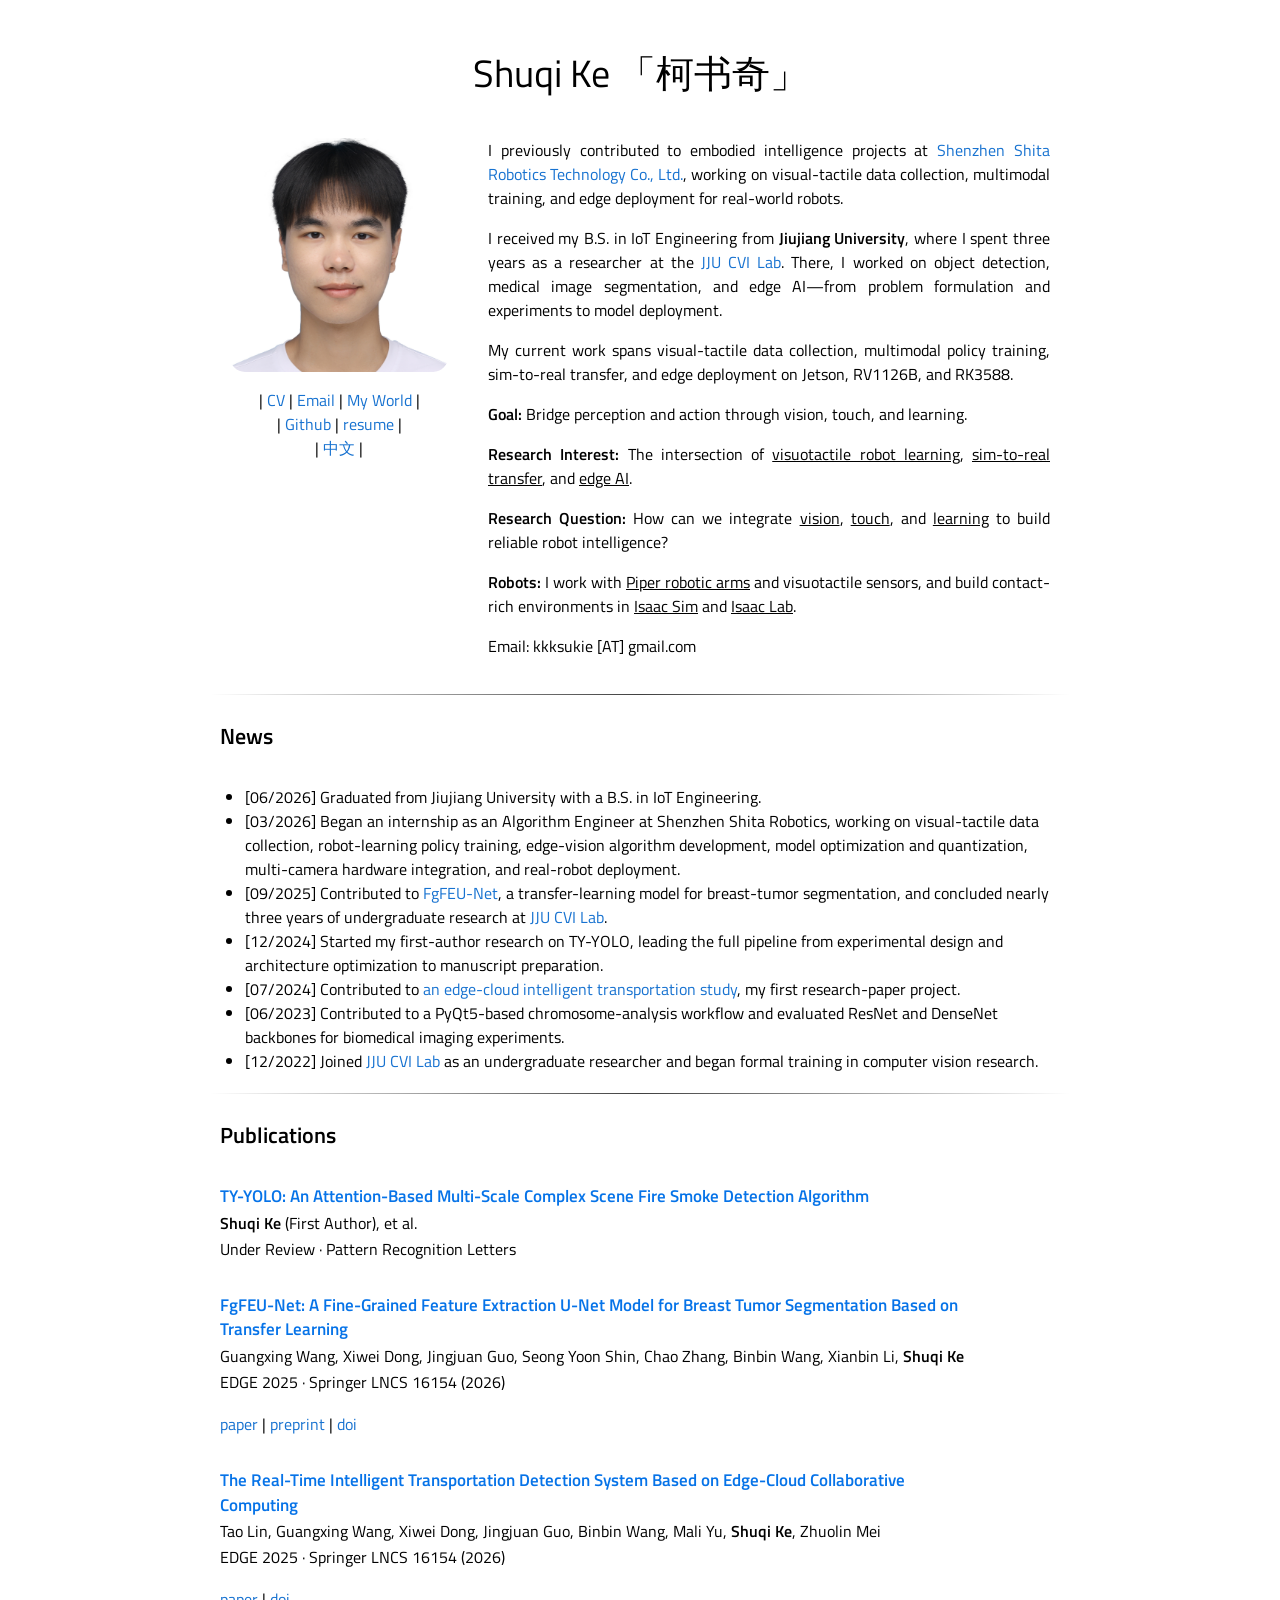
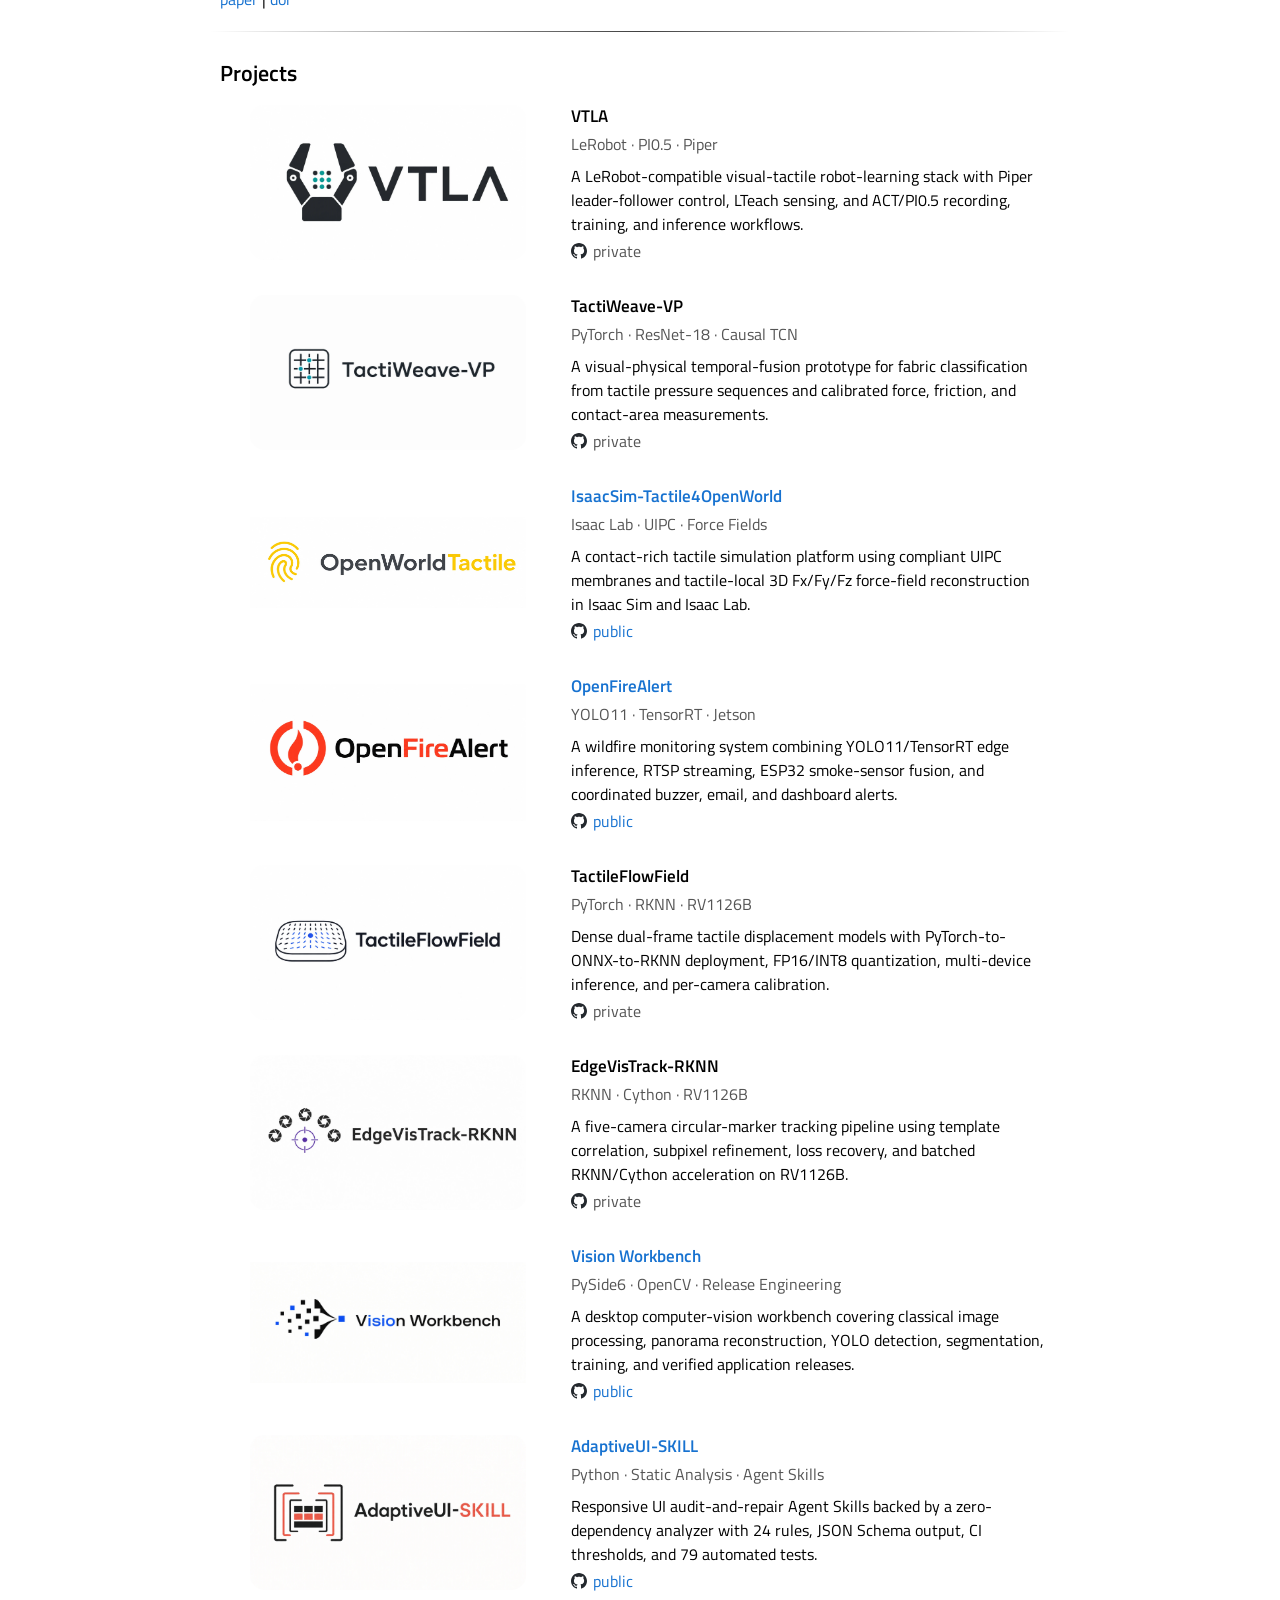
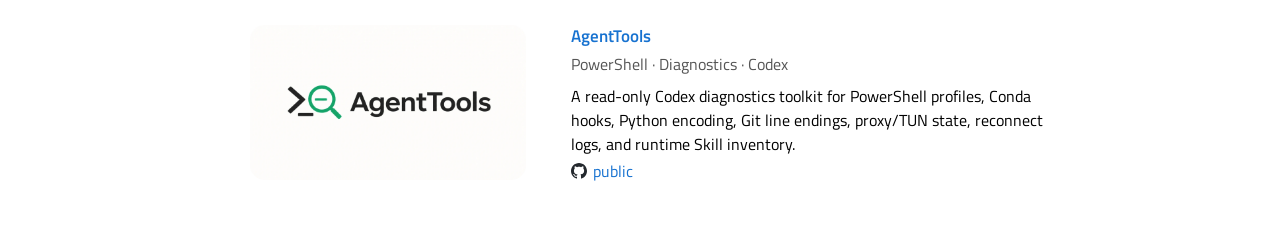
==== index.html @ f4ee5d92 "fix: align resume contact and publication details" ====
<!DOCTYPE html>
<html lang="en">
<head>
  <meta charset="UTF-8" />
  <meta name="viewport" content="width=device-width, initial-scale=1.0" />
  <meta
    name="description"
    content="Shuqi Ke — robot learning, visuotactile sensing, and edge AI."
  />
  <title>Shuqi Ke | Robot Learning &amp; Edge AI</title>
  <link rel="stylesheet" href="css/index.css" />
</head>
<body>
  <a class="skip-link" href="#profile">Skip to profile</a>

  <table class="page-shell" role="presentation">
    <tr>
      <td>
        <main id="profile">
          <h1 class="page-heading">Shuqi Ke <span lang="zh-CN">「柯书奇」</span></h1>

          <table class="profile-table" role="presentation">
            <tr>
              <td class="profile-media" valign="top">
                <img
                  class="profile-photo"
                  src="assets/avatar.jpg"
                  alt="Portrait of Shuqi Ke"
                />

                <nav class="profile-links" aria-label="Profile links">
                  |
                  <details class="cv-menu">
                    <summary>CV</summary>
                    <ul class="cv-options" aria-label="Choose CV language">
                      <li>
                        <a href="Profile-latex-ksq/output/pdf/ksq-cv.pdf" lang="en-US">en-US</a>
                      </li>
                      <li>
                        <a href="Profile-latex-ksq_cn/output/pdf/ksq-cv-cn.pdf" lang="zh-CN">简体中文</a>
                      </li>
                    </ul>
                  </details>
                  |
                  <a href="mailto:kkksukie@gmail.com">Email</a> |
                  <a href="soft.html">My World</a> |
                  <br />
                  | <a href="https://github.com/ksukie">Github</a> |
                  <a href="resume.html">resume</a> |
                  <br />
                  | <a href="index_cn.html" lang="zh-CN" data-same-tab>中文</a> |
                </nav>
              </td>

              <td class="profile-copy" valign="top">
                <p>
                  I previously contributed to embodied intelligence projects at
                  <a href="#" aria-disabled="true">Shenzhen Shita Robotics Technology Co., Ltd.</a>,
                  working on visual-tactile data collection, multimodal training,
                  and edge deployment for real-world robots.
                </p>

                <p>
                  I received my B.S. in IoT Engineering from
                  <strong>Jiujiang University</strong>,
                  where I spent three years as a researcher at the
                  <a
                    href="https://xxxy.jju.edu.cn/info/1025/1168.htm"
                    target="_blank"
                    rel="noreferrer"
                  >JJU CVI Lab</a>. There, I worked
                  on object detection, medical image segmentation, and edge AI—from
                  problem formulation and experiments to model deployment.
                </p>

                <p>
                  My current work spans visual-tactile data collection, multimodal
                  policy training, sim-to-real transfer, and edge deployment on
                  Jetson, RV1126B, and RK3588.
                </p>

                <p>
                  <strong>Goal:</strong>
                  Bridge perception and action through vision, touch, and learning.
                </p>
                <p>
                  <strong>Research Interest:</strong>
                  The intersection of <u>visuotactile robot learning</u>,
                  <u>sim-to-real transfer</u>, and <u>edge AI</u>.
                </p>
                <p>
                  <strong>Research Question:</strong>
                  How can we integrate <u>vision</u>, <u>touch</u>, and
                  <u>learning</u> to build reliable robot intelligence?
                </p>
                <p>
                  <strong>Robots:</strong>
                  I work with <u>Piper robotic arms</u> and visuotactile sensors,
                  and build contact-rich environments in
                  <u>Isaac Sim</u> and <u>Isaac Lab</u>.
                </p>

                <p class="contact">Email: kkksukie [AT] gmail.com</p>
              </td>
            </tr>
          </table>

          <hr />

          <section class="news-preview" aria-labelledby="news-title">
            <h2 id="news-title">News</h2>
            <ul class="news-list">
              <li>
                [06/2026] Graduated from Jiujiang University with a B.S. in
                IoT Engineering.
              </li>
              <li>
                [03/2026] Began an internship as an Algorithm Engineer at
                Shenzhen Shita Robotics, working on visual-tactile data
                collection, robot-learning policy training, edge-vision
                algorithm development, model optimization and quantization,
                multi-camera hardware integration, and real-robot deployment.
              </li>
              <li>
                [09/2025] Contributed to
                <a
                  href="https://link.springer.com/chapter/10.1007/978-3-032-06307-6_4"
                  target="_blank"
                  rel="noreferrer"
                >FgFEU-Net</a>, a transfer-learning model for breast-tumor
                segmentation, and concluded nearly three years of undergraduate
                research at
                <a
                  href="https://xxxy.jju.edu.cn/info/1025/1168.htm"
                  target="_blank"
                  rel="noreferrer"
                >JJU CVI Lab</a>.
              </li>
              <li>
                [12/2024] Started my first-author research on TY-YOLO, leading
                the full pipeline from experimental design and architecture
                optimization to manuscript preparation.
              </li>
              <li>
                [07/2024] Contributed to
                <a
                  href="https://link.springer.com/chapter/10.1007/978-3-032-06307-6_7"
                  target="_blank"
                  rel="noreferrer"
                >an edge-cloud intelligent transportation study</a>, my first
                research-paper project.
              </li>
              <li>
                [06/2023] Contributed to a PyQt5-based chromosome-analysis
                workflow and evaluated ResNet and DenseNet backbones for
                biomedical imaging experiments.
              </li>
              <li>
                [12/2022] Joined
                <a
                  href="https://xxxy.jju.edu.cn/info/1025/1168.htm"
                  target="_blank"
                  rel="noreferrer"
                >JJU CVI Lab</a> as an undergraduate researcher and
                began formal training in computer vision research.
              </li>
            </ul>
          </section>

          <hr />

          <section
            class="publications-section"
            aria-labelledby="publications-title"
          >
            <h2 id="publications-title">Publications</h2>

            <article class="paper-entry">
              <h3 class="paper-title">
                TY-YOLO: An Attention-Based Multi-Scale Complex Scene Fire
                Smoke Detection Algorithm
              </h3>
              <p class="paper-authors">
                <strong>Shuqi Ke</strong> (First Author), et al.
              </p>
              <p class="paper-venue">Under Review · Pattern Recognition Letters</p>
            </article>

            <article class="paper-entry">
              <h3 class="paper-title">
                <a
                  href="https://link.springer.com/chapter/10.1007/978-3-032-06307-6_4"
                  target="_blank"
                  rel="noreferrer"
                >FgFEU-Net: A Fine-Grained Feature Extraction U-Net Model for
                  Breast Tumor Segmentation Based on Transfer Learning</a>
              </h3>
              <p class="paper-authors">
                Guangxing Wang, Xiwei Dong, Jingjuan Guo, Seong Yoon Shin, Chao
                Zhang, Binbin Wang, Xianbin Li, <strong>Shuqi Ke</strong>
              </p>
              <p class="paper-venue">
                EDGE 2025 · Springer LNCS 16154 (2026)
              </p>
              <p class="paper-links">
                <a
                  href="https://link.springer.com/chapter/10.1007/978-3-032-06307-6_4"
                  target="_blank"
                  rel="noreferrer"
                >paper</a>
                |
                <a
                  href="https://www.preprints.org/manuscript/202506.1600"
                  target="_blank"
                  rel="noreferrer"
                >preprint</a>
                |
                <a
                  href="https://doi.org/10.1007/978-3-032-06307-6_4"
                  target="_blank"
                  rel="noreferrer"
                >doi</a>
              </p>
            </article>

            <article class="paper-entry">
              <h3 class="paper-title">
                <a
                  href="https://link.springer.com/chapter/10.1007/978-3-032-06307-6_7"
                  target="_blank"
                  rel="noreferrer"
                >The Real-Time Intelligent Transportation Detection System
                  Based on Edge-Cloud Collaborative Computing</a>
              </h3>
              <p class="paper-authors">
                Tao Lin, Guangxing Wang, Xiwei Dong, Jingjuan Guo, Binbin Wang,
                Mali Yu, <strong>Shuqi Ke</strong>, Zhuolin Mei
              </p>
              <p class="paper-venue">
                EDGE 2025 · Springer LNCS 16154 (2026)
              </p>
              <p class="paper-links">
                <a
                  href="https://link.springer.com/chapter/10.1007/978-3-032-06307-6_7"
                  target="_blank"
                  rel="noreferrer"
                >paper</a>
                |
                <a
                  href="https://doi.org/10.1007/978-3-032-06307-6_7"
                  target="_blank"
                  rel="noreferrer"
                >doi</a>
              </p>
            </article>
          </section>

          <hr />

          <section class="projects-section" aria-labelledby="projects-title">
            <h2 id="projects-title">Projects</h2>

            <article class="publication-entry">
              <div class="publication-media">
                <img
                  class="repo-image"
                  src="assets/index/vtla.webp"
                  alt="Visual-tactile robot-learning system illustration"
                  width="1672"
                  height="941"
                />
              </div>
              <div class="publication-copy">
                <h3 class="repo-title">VTLA</h3>
                <p class="repo-tech">LeRobot · PI0.5 · Piper</p>
                <p class="repo-description">
                  A LeRobot-compatible visual-tactile robot-learning stack with
                  Piper leader-follower control, LTeach sensing, and ACT/PI0.5
                  recording, training, and inference workflows.
                </p>
                <p class="repo-access repo-private">
                  <img
                    src="assets/vendor/github/favicon.svg"
                    alt=""
                    aria-hidden="true"
                  />
                  <span>private</span>
                </p>
              </div>
            </article>

            <article class="publication-entry">
              <div class="publication-media">
                <img
                  class="repo-image"
                  src="assets/index/tacti-weave-vp.webp"
                  alt="Tactile sensor illustration for visual-physical temporal fusion"
                  width="1600"
                  height="900"
                />
              </div>
              <div class="publication-copy">
                <h3 class="repo-title">TactiWeave-VP</h3>
                <p class="repo-tech">PyTorch · ResNet-18 · Causal TCN</p>
                <p class="repo-description">
                  A visual-physical temporal-fusion prototype for fabric
                  classification from tactile pressure sequences and calibrated
                  force, friction, and contact-area measurements.
                </p>
                <p class="repo-access repo-private">
                  <img
                    src="assets/vendor/github/favicon.svg"
                    alt=""
                    aria-hidden="true"
                  />
                  <span>private</span>
                </p>
              </div>
            </article>

            <article class="publication-entry">
              <div class="publication-media">
                <img
                  class="repo-image"
                  src="assets/index/openworld-tactile.webp"
                  alt="OpenWorldTactile logo"
                  width="2172"
                  height="724"
                />
              </div>
              <div class="publication-copy">
                <h3 class="repo-title">
                  <a
                    href="https://github.com/ksukie/IsaacSim-Tactile4OpenWorld"
                    target="_blank"
                    rel="noreferrer"
                  >IsaacSim-Tactile4OpenWorld</a>
                </h3>
                <p class="repo-tech">Isaac Lab · UIPC · Force Fields</p>
                <p class="repo-description">
                  A contact-rich tactile simulation platform using compliant
                  UIPC membranes and tactile-local 3D Fx/Fy/Fz force-field
                  reconstruction in Isaac Sim and Isaac Lab.
                </p>
                <p class="repo-access">
                  <a
                    href="https://github.com/ksukie/IsaacSim-Tactile4OpenWorld"
                    target="_blank"
                    rel="noreferrer"
                  >
                    <img
                      src="assets/vendor/github/favicon.svg"
                      alt=""
                      aria-hidden="true"
                    />
                    <span>public</span>
                  </a>
                </p>
              </div>
            </article>

            <article class="publication-entry">
              <div class="publication-media">
                <img
                  class="repo-image"
                  src="assets/index/openfirealert.webp"
                  alt="OpenFireAlert logo"
                  width="1783"
                  height="882"
                />
              </div>
              <div class="publication-copy">
                <h3 class="repo-title">
                  <a
                    href="https://github.com/ksukie/OpenFireAlert"
                    target="_blank"
                    rel="noreferrer"
                  >OpenFireAlert</a>
                </h3>
                <p class="repo-tech">YOLO11 · TensorRT · Jetson</p>
                <p class="repo-description">
                  A wildfire monitoring system combining YOLO11/TensorRT edge
                  inference, RTSP streaming, ESP32 smoke-sensor fusion, and
                  coordinated buzzer, email, and dashboard alerts.
                </p>
                <p class="repo-access">
                  <a
                    href="https://github.com/ksukie/OpenFireAlert"
                    target="_blank"
                    rel="noreferrer"
                  >
                    <img
                      src="assets/vendor/github/favicon.svg"
                      alt=""
                      aria-hidden="true"
                    />
                    <span>public</span>
                  </a>
                </p>
              </div>
            </article>

            <article class="publication-entry">
              <div class="publication-media">
                <img
                  class="repo-image"
                  src="assets/index/tactile-flow-field.webp"
                  alt="Tactile displacement-field learning illustration"
                  width="1672"
                  height="941"
                />
              </div>
              <div class="publication-copy">
                <h3 class="repo-title">TactileFlowField</h3>
                <p class="repo-tech">PyTorch · RKNN · RV1126B</p>
                <p class="repo-description">
                  Dense dual-frame tactile displacement models with
                  PyTorch-to-ONNX-to-RKNN deployment, FP16/INT8 quantization,
                  multi-device inference, and per-camera calibration.
                </p>
                <p class="repo-access repo-private">
                  <img
                    src="assets/vendor/github/favicon.svg"
                    alt=""
                    aria-hidden="true"
                  />
                  <span>private</span>
                </p>
              </div>
            </article>

            <article class="publication-entry">
              <div class="publication-media">
                <img
                  class="repo-image"
                  src="assets/index/edge-vis-track-rknn.webp"
                  alt="Five-camera edge tracking system illustration"
                  width="1672"
                  height="941"
                />
              </div>
              <div class="publication-copy">
                <h3 class="repo-title">EdgeVisTrack-RKNN</h3>
                <p class="repo-tech">RKNN · Cython · RV1126B</p>
                <p class="repo-description">
                  A five-camera circular-marker tracking pipeline using template
                  correlation, subpixel refinement, loss recovery, and batched
                  RKNN/Cython acceleration on RV1126B.
                </p>
                <p class="repo-access repo-private">
                  <img
                    src="assets/vendor/github/favicon.svg"
                    alt=""
                    aria-hidden="true"
                  />
                  <span>private</span>
                </p>
              </div>
            </article>

            <article class="publication-entry">
              <div class="publication-media">
                <img
                  class="repo-image"
                  src="assets/index/vision-workbench.webp"
                  alt="Vision Workbench logo"
                  width="1520"
                  height="665"
                />
              </div>
              <div class="publication-copy">
                <h3 class="repo-title">
                  <a
                    href="https://github.com/ksukie/Vision-WorkBench"
                    target="_blank"
                    rel="noreferrer"
                  >Vision Workbench</a>
                </h3>
                <p class="repo-tech">PySide6 · OpenCV · Release Engineering</p>
                <p class="repo-description">
                  A desktop computer-vision workbench covering classical image
                  processing, panorama reconstruction, YOLO detection,
                  segmentation, training, and verified application releases.
                </p>
                <p class="repo-access">
                  <a
                    href="https://github.com/ksukie/Vision-WorkBench"
                    target="_blank"
                    rel="noreferrer"
                  >
                    <img
                      src="assets/vendor/github/favicon.svg"
                      alt=""
                      aria-hidden="true"
                    />
                    <span>public</span>
                  </a>
                </p>
              </div>
            </article>

            <article class="publication-entry">
              <div class="publication-media">
                <img
                  class="repo-image"
                  src="assets/index/adaptive-ui-skill.webp"
                  alt="Responsive interface audit and repair illustration"
                  width="1672"
                  height="941"
                />
              </div>
              <div class="publication-copy">
                <h3 class="repo-title">
                  <a
                    href="https://github.com/ksukie/AdaptiveUI-SKILL"
                    target="_blank"
                    rel="noreferrer"
                  >AdaptiveUI-SKILL</a>
                </h3>
                <p class="repo-tech">Python · Static Analysis · Agent Skills</p>
                <p class="repo-description">
                  Responsive UI audit-and-repair Agent Skills backed by a
                  zero-dependency analyzer with 24 rules, JSON Schema output, CI
                  thresholds, and 79 automated tests.
                </p>
                <p class="repo-access">
                  <a
                    href="https://github.com/ksukie/AdaptiveUI-SKILL"
                    target="_blank"
                    rel="noreferrer"
                  >
                    <img
                      src="assets/vendor/github/favicon.svg"
                      alt=""
                      aria-hidden="true"
                    />
                    <span>public</span>
                  </a>
                </p>
              </div>
            </article>

            <article class="publication-entry">
              <div class="publication-media">
                <img
                  class="repo-image"
                  src="assets/index/agent-tools.webp"
                  alt="Cross-platform diagnostics toolkit illustration"
                  width="1672"
                  height="941"
                />
              </div>
              <div class="publication-copy">
                <h3 class="repo-title">
                  <a
                    href="https://github.com/ksukie/AgentTools"
                    target="_blank"
                    rel="noreferrer"
                  >AgentTools</a>
                </h3>
                <p class="repo-tech">PowerShell · Diagnostics · Codex</p>
                <p class="repo-description">
                  A read-only Codex diagnostics toolkit for PowerShell profiles,
                  Conda hooks, Python encoding, Git line endings, proxy/TUN
                  state, reconnect logs, and runtime Skill inventory.
                </p>
                <p class="repo-access">
                  <a
                    href="https://github.com/ksukie/AgentTools"
                    target="_blank"
                    rel="noreferrer"
                  >
                    <img
                      src="assets/vendor/github/favicon.svg"
                      alt=""
                      aria-hidden="true"
                    />
                    <span>public</span>
                  </a>
                </p>
              </div>
            </article>
          </section>
        </main>
      </td>
    </tr>
  </table>

  <script src="js/index.js"></script>
</body>
</html>
---- css/index.css ----
@font-face {
  font-family: "Titillium Web";
  font-style: normal;
  font-weight: 300;
  font-display: swap;
  src: url("../assets/vendor/titillium-web/titillium-web-300.woff2") format("woff2");
}

@font-face {
  font-family: "Titillium Web";
  font-style: normal;
  font-weight: 400;
  font-display: swap;
  src: url("../assets/vendor/titillium-web/titillium-web-400.woff2") format("woff2");
}

@font-face {
  font-family: "Titillium Web";
  font-style: normal;
  font-weight: 600;
  font-display: swap;
  src: url("../assets/vendor/titillium-web/titillium-web-600.woff2") format("woff2");
}

@font-face {
  font-family: "Titillium Web";
  font-style: italic;
  font-weight: 400;
  font-display: swap;
  src: url("../assets/vendor/titillium-web/titillium-web-400-italic.woff2") format("woff2");
}

@font-face {
  font-family: "Titillium Web";
  font-style: italic;
  font-weight: 600;
  font-display: swap;
  src: url("../assets/vendor/titillium-web/titillium-web-600-italic.woff2") format("woff2");
}

a {
  color: #1772d0;
  text-decoration: none;
}

a:focus,
a:hover {
  color: #f09228;
}

body,
td,
th {
  font-family: "Titillium Web", Verdana, Helvetica, sans-serif;
  font-size: 16px;
  font-weight: 400;
}

strong {
  font-size: 16px;
  font-weight: 600;
}

hr {
  height: 1px;
  margin: 0;
  border: 0;
  background-image: linear-gradient(
    to right,
    rgb(0 0 0 / 0%),
    rgb(0 0 0 / 75%),
    rgb(0 0 0 / 0%)
  );
}

.skip-link {
  position: fixed;
  z-index: 10;
  top: 8px;
  left: 8px;
  padding: 6px 10px;
  background: #111;
  color: #fff;
  transform: translateY(-150%);
}

.skip-link:focus {
  color: #fff;
  transform: translateY(0);
}

.page-shell,
.profile-table {
  width: 100%;
  border: 0;
  border-spacing: 0;
}

.page-shell {
  width: 900px;
  max-width: 100%;
  margin: 0 auto;
}

.page-shell > tbody > tr > td {
  padding: 20px;
}

.page-heading {
  margin: 16px 0;
  font-size: 38px;
  font-weight: 400;
  line-height: normal;
  text-align: center;
}

.page-heading span {
  white-space: nowrap;
}

.profile-table td {
  padding: 20px;
}

.profile-media {
  width: 30%;
}

.profile-copy {
  width: 70%;
  text-align: justify;
}

.profile-photo {
  display: block;
  width: 100%;
  aspect-ratio: 2042 / 2189;
  border-radius: 15px;
  object-fit: cover;
  object-position: center 28%;
}

.profile-links {
  margin: 16px 0 0;
  text-align: center;
}

.cv-menu {
  position: relative;
  display: inline-block;
  text-align: left;
  vertical-align: baseline;
}

.cv-menu summary {
  color: #1772d0;
  cursor: pointer;
  list-style: none;
}

.cv-menu summary::-webkit-details-marker {
  display: none;
}

.cv-menu summary::marker {
  content: "";
}

.cv-menu summary:focus,
.cv-menu summary:hover,
.cv-menu[open] summary {
  color: #f09228;
}

.cv-options {
  position: absolute;
  z-index: 2;
  top: calc(100% + 4px);
  left: 50%;
  min-width: 6.5rem;
  margin: 0;
  padding: 4px 0;
  list-style: none;
  background: #fff;
  border: 1px solid #d3d3d3;
  border-radius: 4px;
  box-shadow: 0 2px 8px rgb(0 0 0 / 15%);
  transform: translateX(-50%);
}

.cv-options a {
  display: block;
  padding: 4px 10px;
  white-space: nowrap;
}

.profile-copy p {
  margin: 0 0 16px;
}

.profile-copy .contact {
  margin-bottom: 16px;
}

.news-preview {
  padding: 24px 10px 20px;
}

.news-preview h2,
.publications-section h2,
.projects-section h2 {
  margin: 0;
  font-size: 22px;
  font-weight: 600;
}

.news-list {
  margin: 32px 0 0;
  padding-left: 25px;
}

.publications-section {
  padding: 24px 10px 20px;
}

.paper-entry {
  max-width: 760px;
  margin-top: 32px;
}

.paper-title {
  margin: 0;
  color: #0673e8;
  font-size: 17px;
  font-weight: 600;
  line-height: 1.45;
}

.paper-title a {
  color: inherit;
}

.paper-authors,
.paper-venue {
  margin: 2px 0 0;
}

.paper-links {
  margin: 18px 0 0;
}

.projects-section {
  padding: 24px 10px 10px;
}

.publication-entry {
  display: grid;
  grid-template-columns: 40% 60%;
}

.publication-media,
.publication-copy {
  min-width: 0;
  padding: 15px;
}

.repo-placeholder,
.repo-image {
  display: block;
  width: 90%;
  aspect-ratio: 16 / 9;
  margin: 0 auto;
  border-radius: 15px;
}

.repo-image {
  height: auto;
  object-fit: contain;
}

.repo-title {
  margin: 0;
  font-size: 17px;
  font-weight: 600;
  line-height: 1.35;
}

.repo-tech {
  margin: 4px 0 8px;
  color: #555;
}

.repo-description {
  margin: 0;
}

.repo-access {
  display: inline-flex;
  align-items: center;
  gap: 6px;
  width: max-content;
  margin: 7px 0 3px;
  line-height: 1;
}

.repo-access a {
  display: inline-flex;
  align-items: center;
  gap: 6px;
  line-height: 1;
}

.repo-access img {
  display: block;
  flex: 0 0 16px;
  width: 16px;
  height: 16px;
}

.repo-private {
  color: #555;
}

@media (max-width: 700px) {
  .page-shell > tbody > tr > td {
    padding: 12px;
  }

  .page-heading {
    font-size: 32px;
  }

  .profile-table,
  .profile-table tbody,
  .profile-table tr,
  .profile-table td {
    display: block;
    width: 100%;
  }

  .profile-media {
    max-width: 280px;
    margin: 0 auto;
  }

  .profile-copy {
    text-align: left;
  }

  .publication-entry {
    display: block;
  }

  .repo-placeholder,
  .repo-image {
    width: 100%;
  }

  .publication-copy {
    padding-top: 0;
  }
}
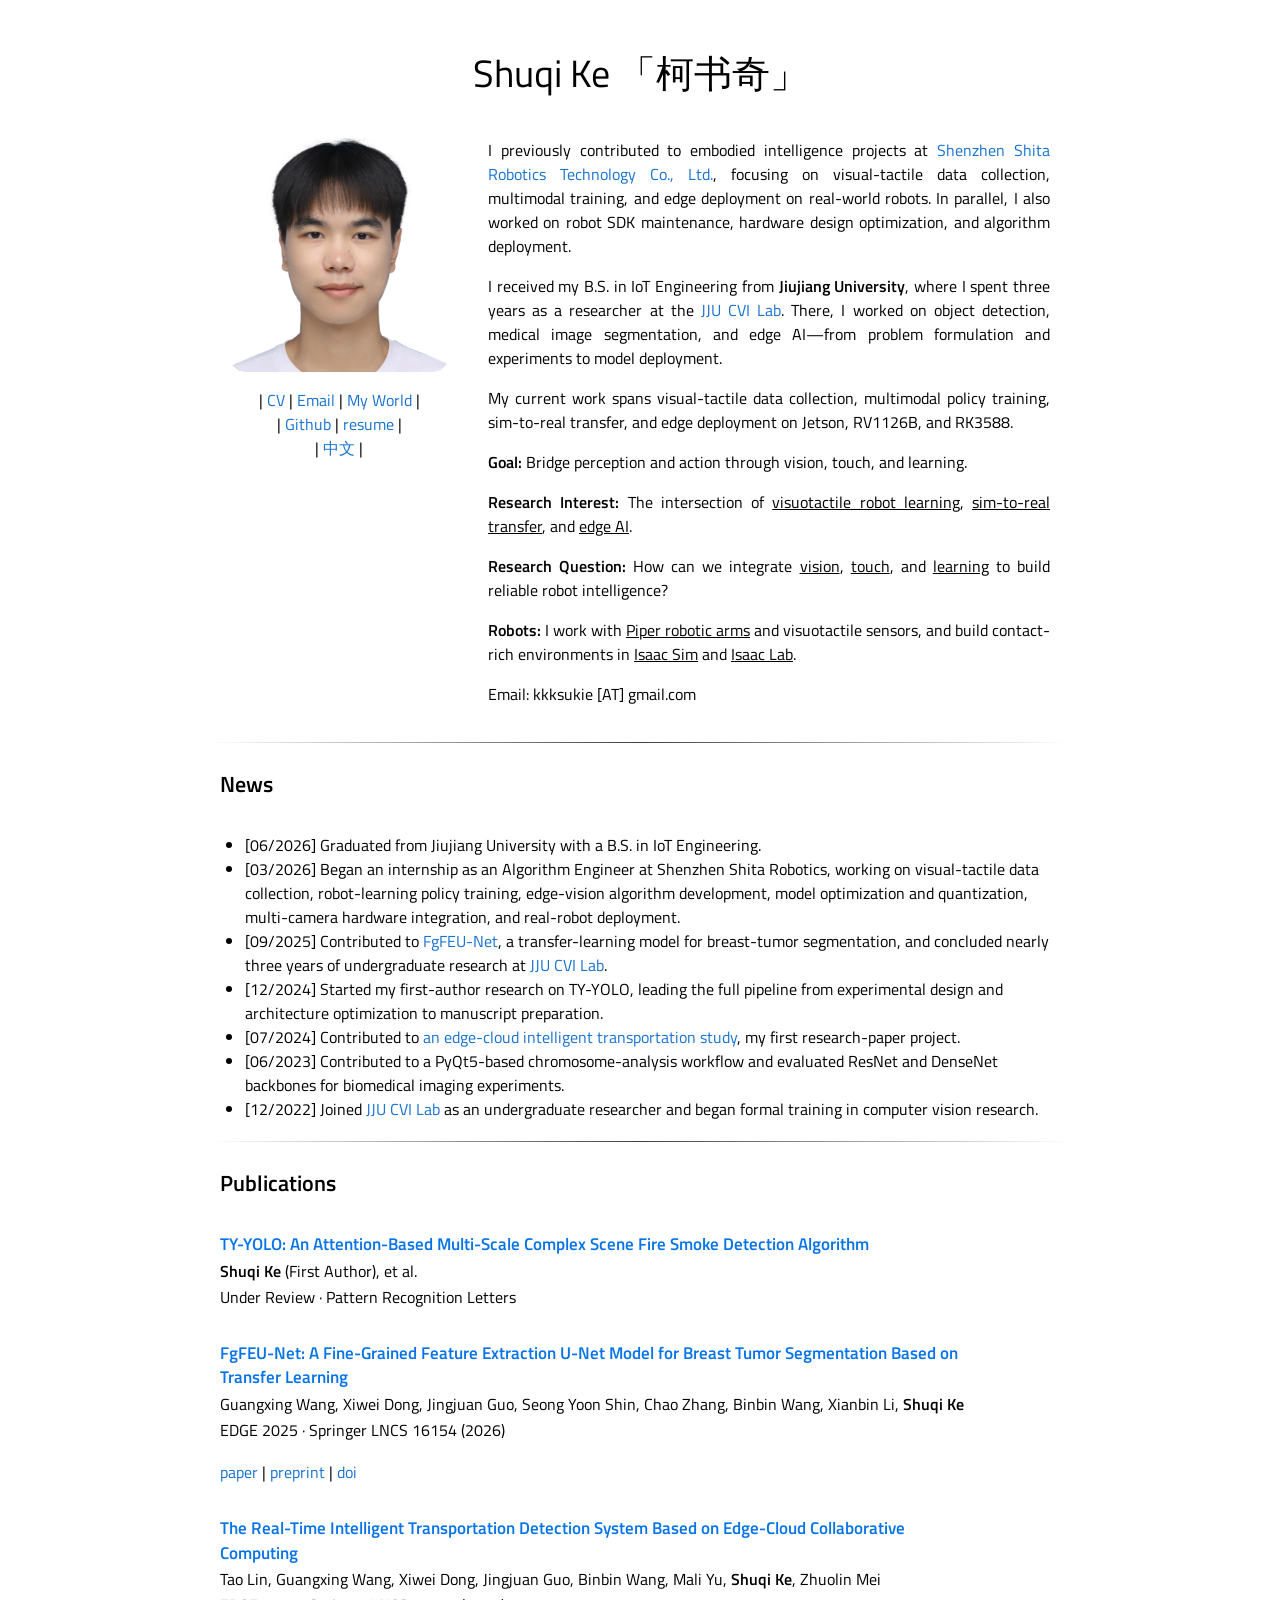
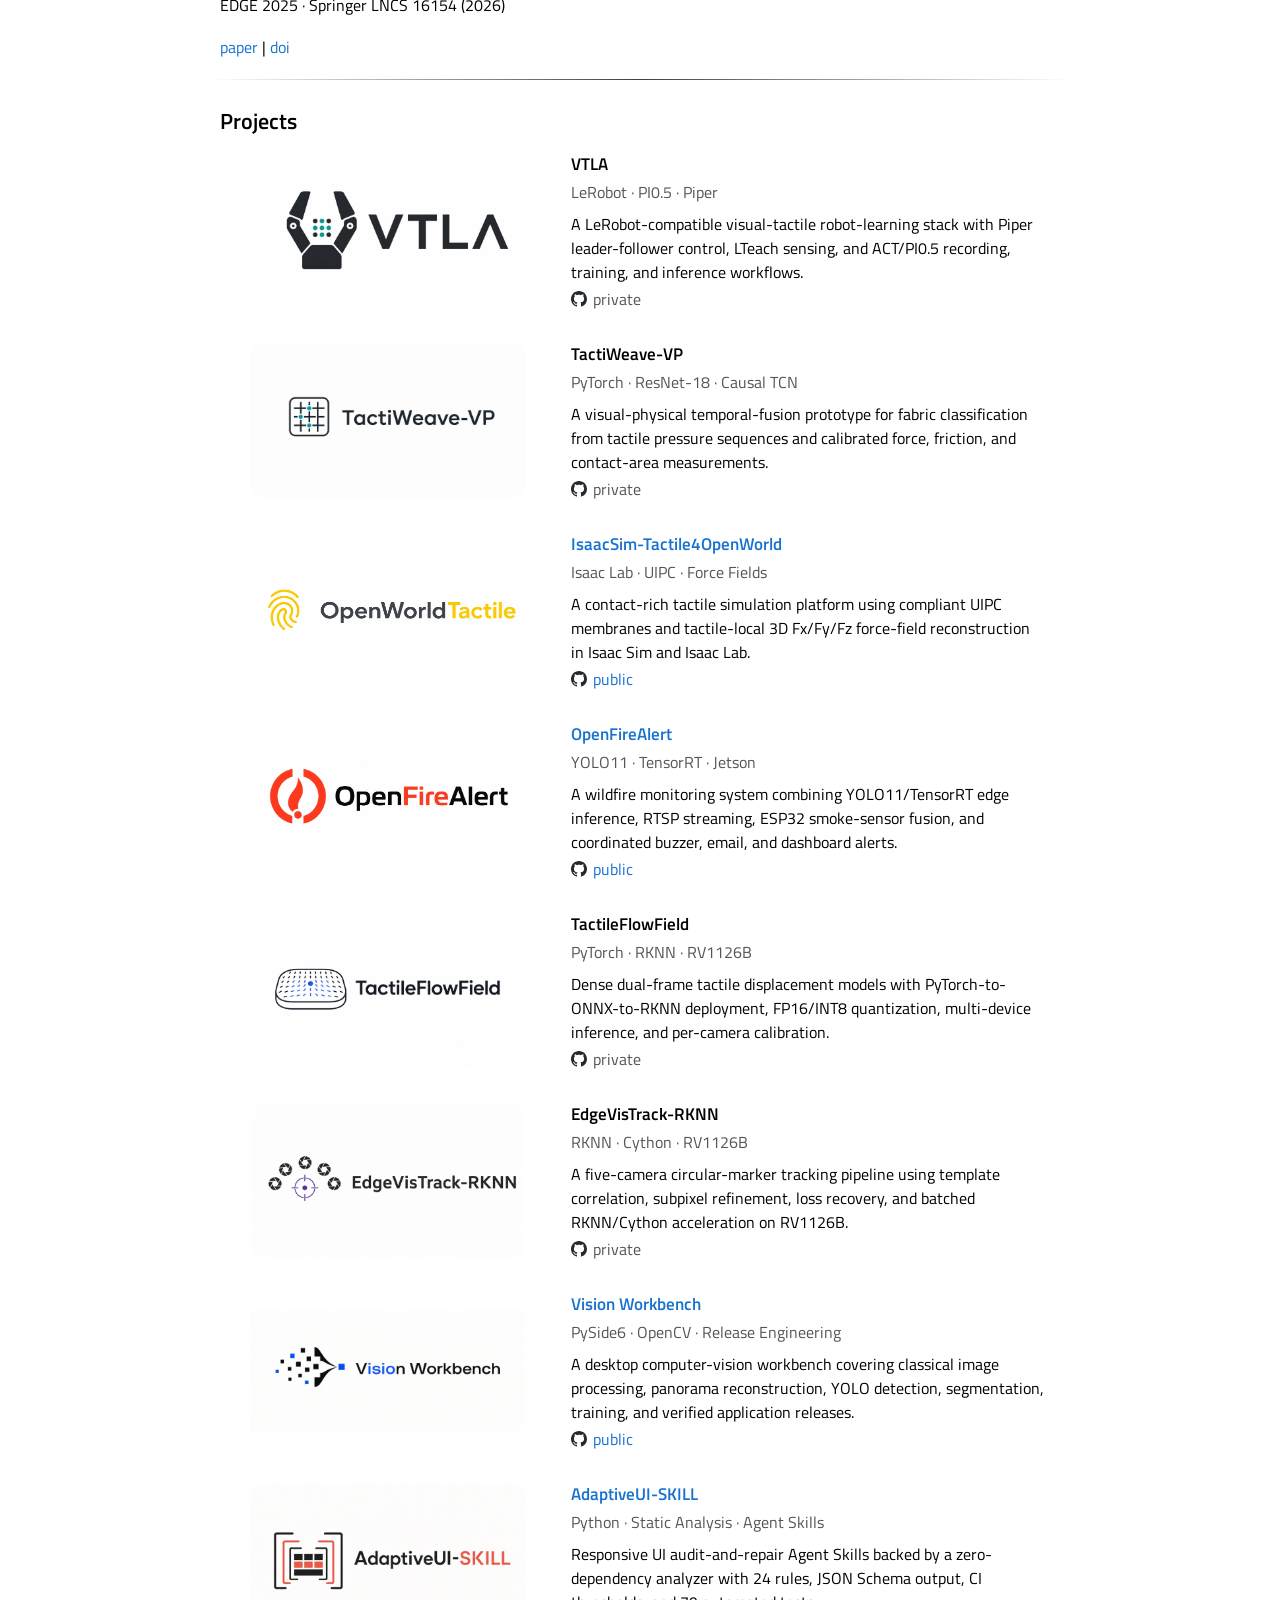
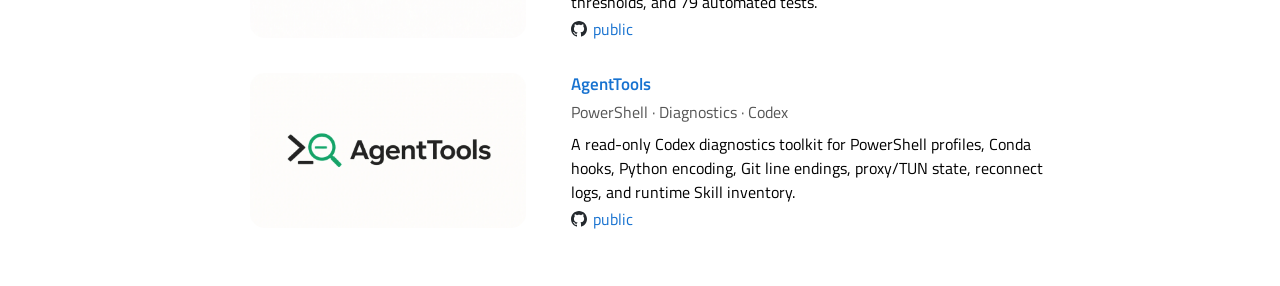
==== commit 7b9087af: "fix: clarify parallel robotics work" ====
--- a/index.html
+++ b/index.html
@@ -56,8 +56,10 @@
                 <p>
                   I previously contributed to embodied intelligence projects at
                   <a href="#" aria-disabled="true">Shenzhen Shita Robotics Technology Co., Ltd.</a>,
-                  working on visual-tactile data collection, multimodal training,
-                  and edge deployment for real-world robots.
+                  focusing on visual-tactile data collection, multimodal training,
+                  and edge deployment on real-world robots. In parallel, I also
+                  worked on robot SDK maintenance, hardware design optimization,
+                  and algorithm deployment.
                 </p>
 
                 <p>
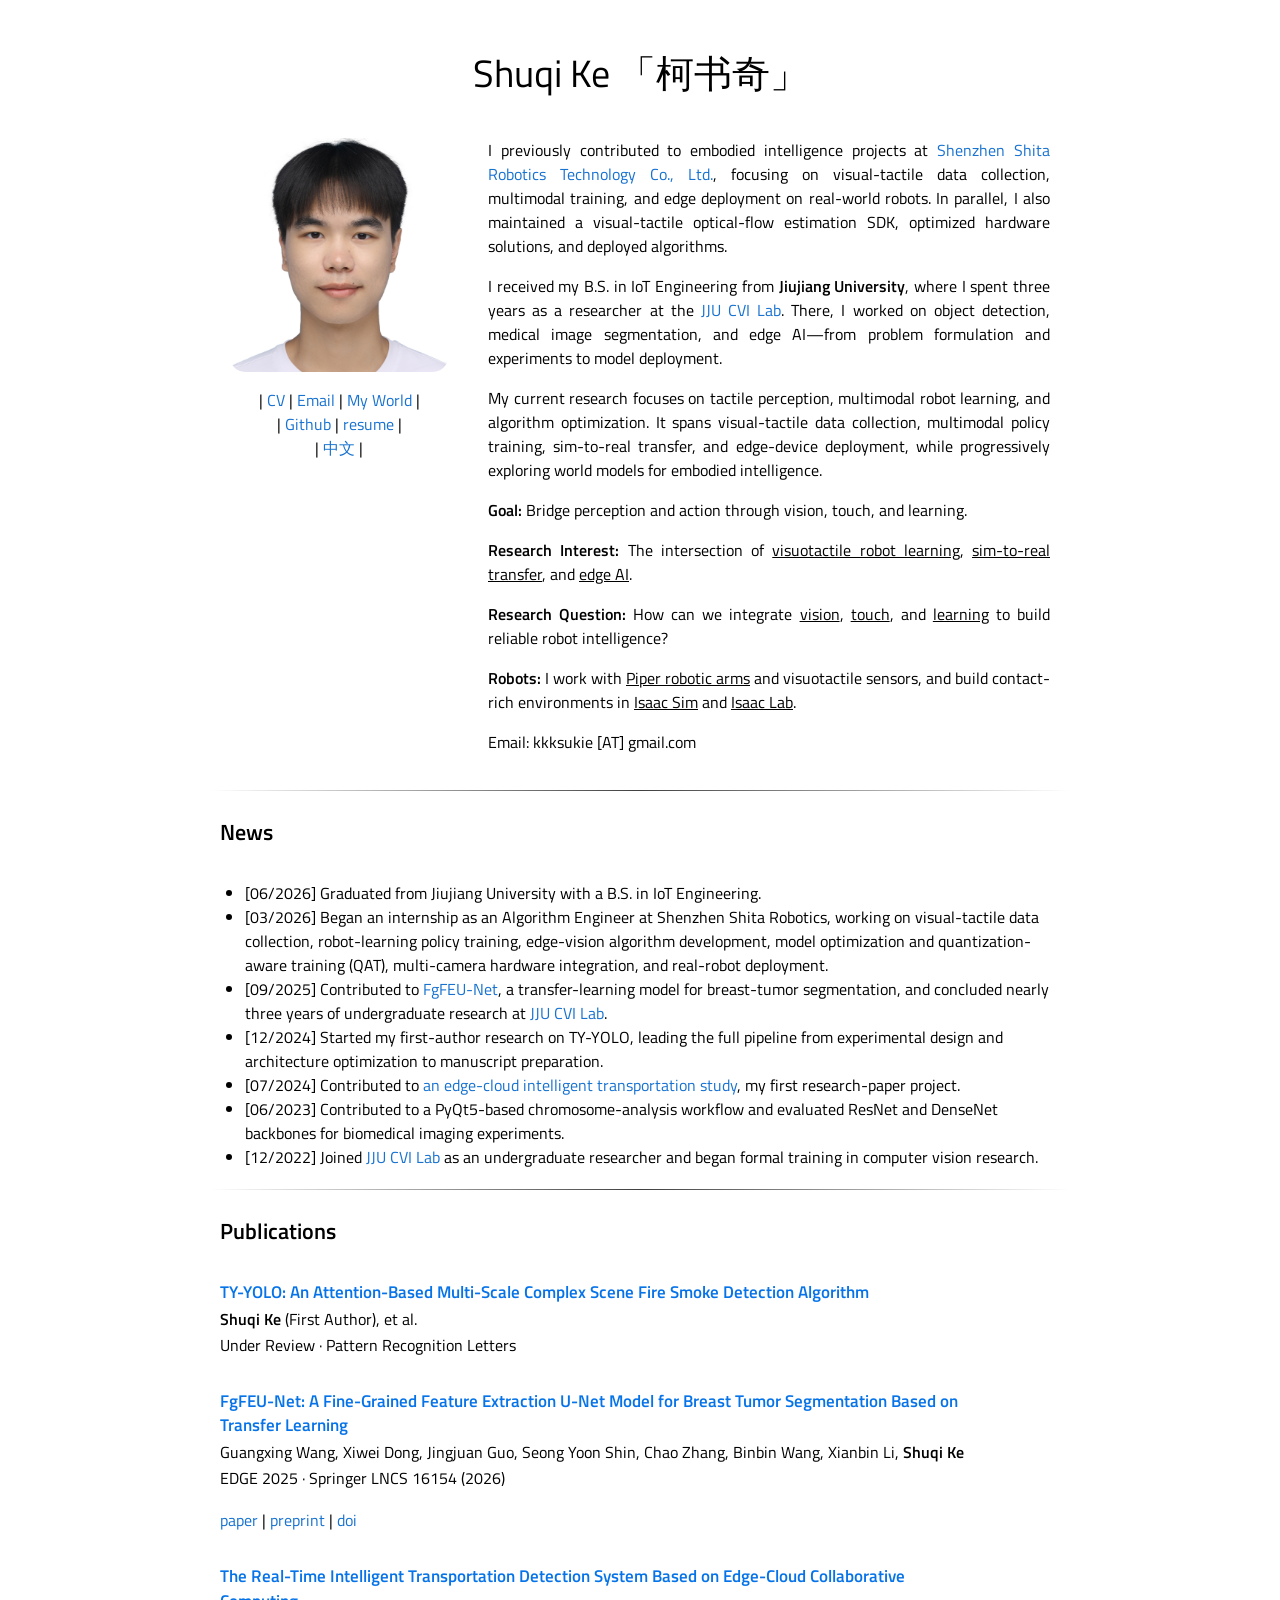
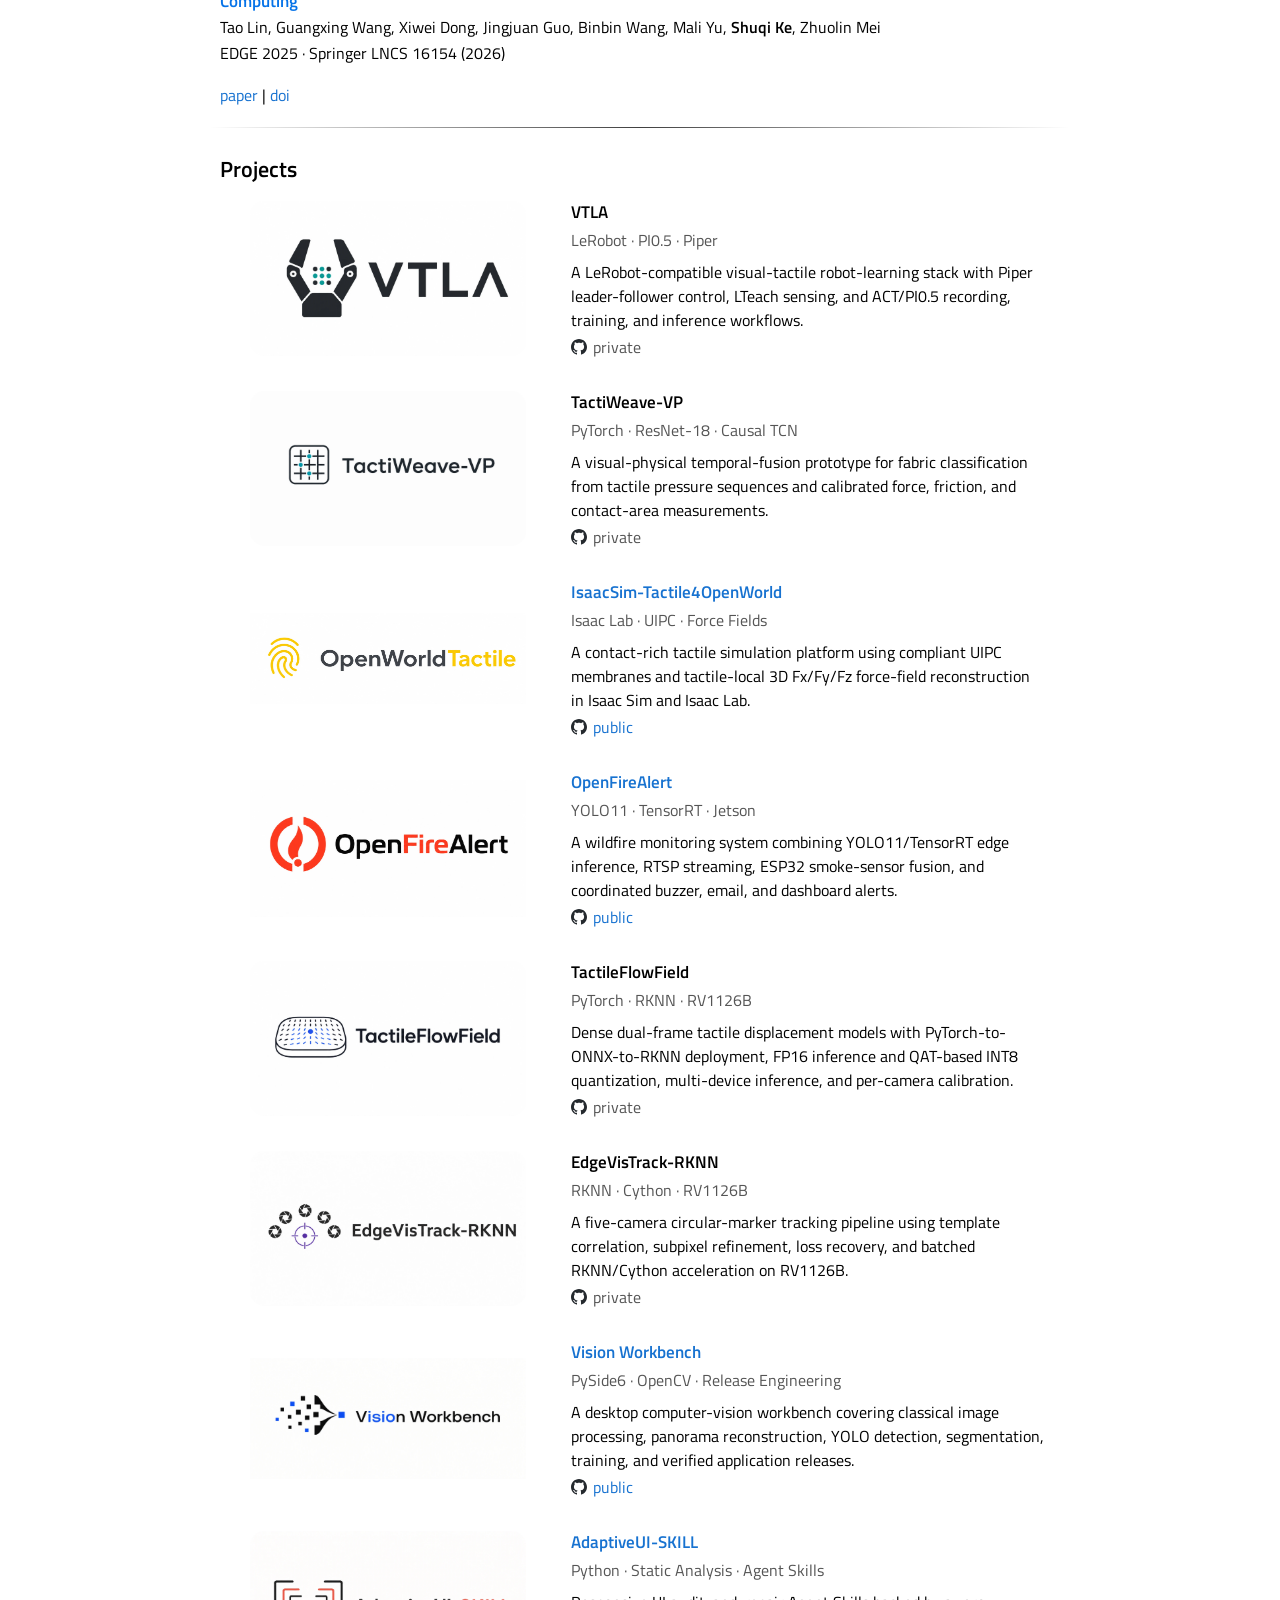
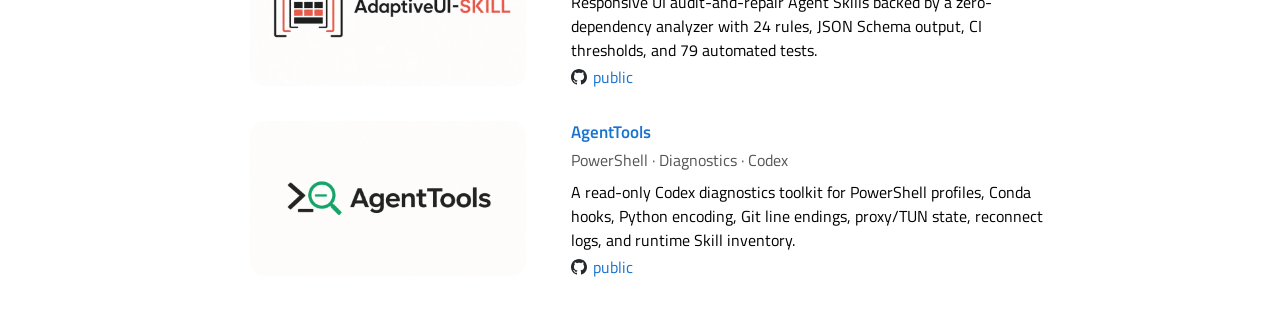
==== commit e2af22e3: "fix: refine research and QAT details" ====
--- a/index.html
+++ b/index.html
@@ -58,8 +58,8 @@
                   <a href="#" aria-disabled="true">Shenzhen Shita Robotics Technology Co., Ltd.</a>,
                   focusing on visual-tactile data collection, multimodal training,
                   and edge deployment on real-world robots. In parallel, I also
-                  worked on robot SDK maintenance, hardware design optimization,
-                  and algorithm deployment.
+                  maintained a visual-tactile optical-flow estimation SDK,
+                  optimized hardware solutions, and deployed algorithms.
                 </p>
 
                 <p>
@@ -76,9 +76,11 @@
                 </p>
 
                 <p>
-                  My current work spans visual-tactile data collection, multimodal
-                  policy training, sim-to-real transfer, and edge deployment on
-                  Jetson, RV1126B, and RK3588.
+                  My current research focuses on tactile perception, multimodal
+                  robot learning, and algorithm optimization. It spans
+                  visual-tactile data collection, multimodal policy training,
+                  sim-to-real transfer, and edge-device deployment, while
+                  progressively exploring world models for embodied intelligence.
                 </p>
 
                 <p>
@@ -120,7 +122,8 @@
                 [03/2026] Began an internship as an Algorithm Engineer at
                 Shenzhen Shita Robotics, working on visual-tactile data
                 collection, robot-learning policy training, edge-vision
-                algorithm development, model optimization and quantization,
+                algorithm development, model optimization and quantization-aware
+                training (QAT),
                 multi-camera hardware integration, and real-robot deployment.
               </li>
               <li>
@@ -417,8 +420,9 @@
                 <p class="repo-tech">PyTorch · RKNN · RV1126B</p>
                 <p class="repo-description">
                   Dense dual-frame tactile displacement models with
-                  PyTorch-to-ONNX-to-RKNN deployment, FP16/INT8 quantization,
-                  multi-device inference, and per-camera calibration.
+                  PyTorch-to-ONNX-to-RKNN deployment, FP16 inference and
+                  QAT-based INT8 quantization, multi-device inference, and
+                  per-camera calibration.
                 </p>
                 <p class="repo-access repo-private">
                   <img
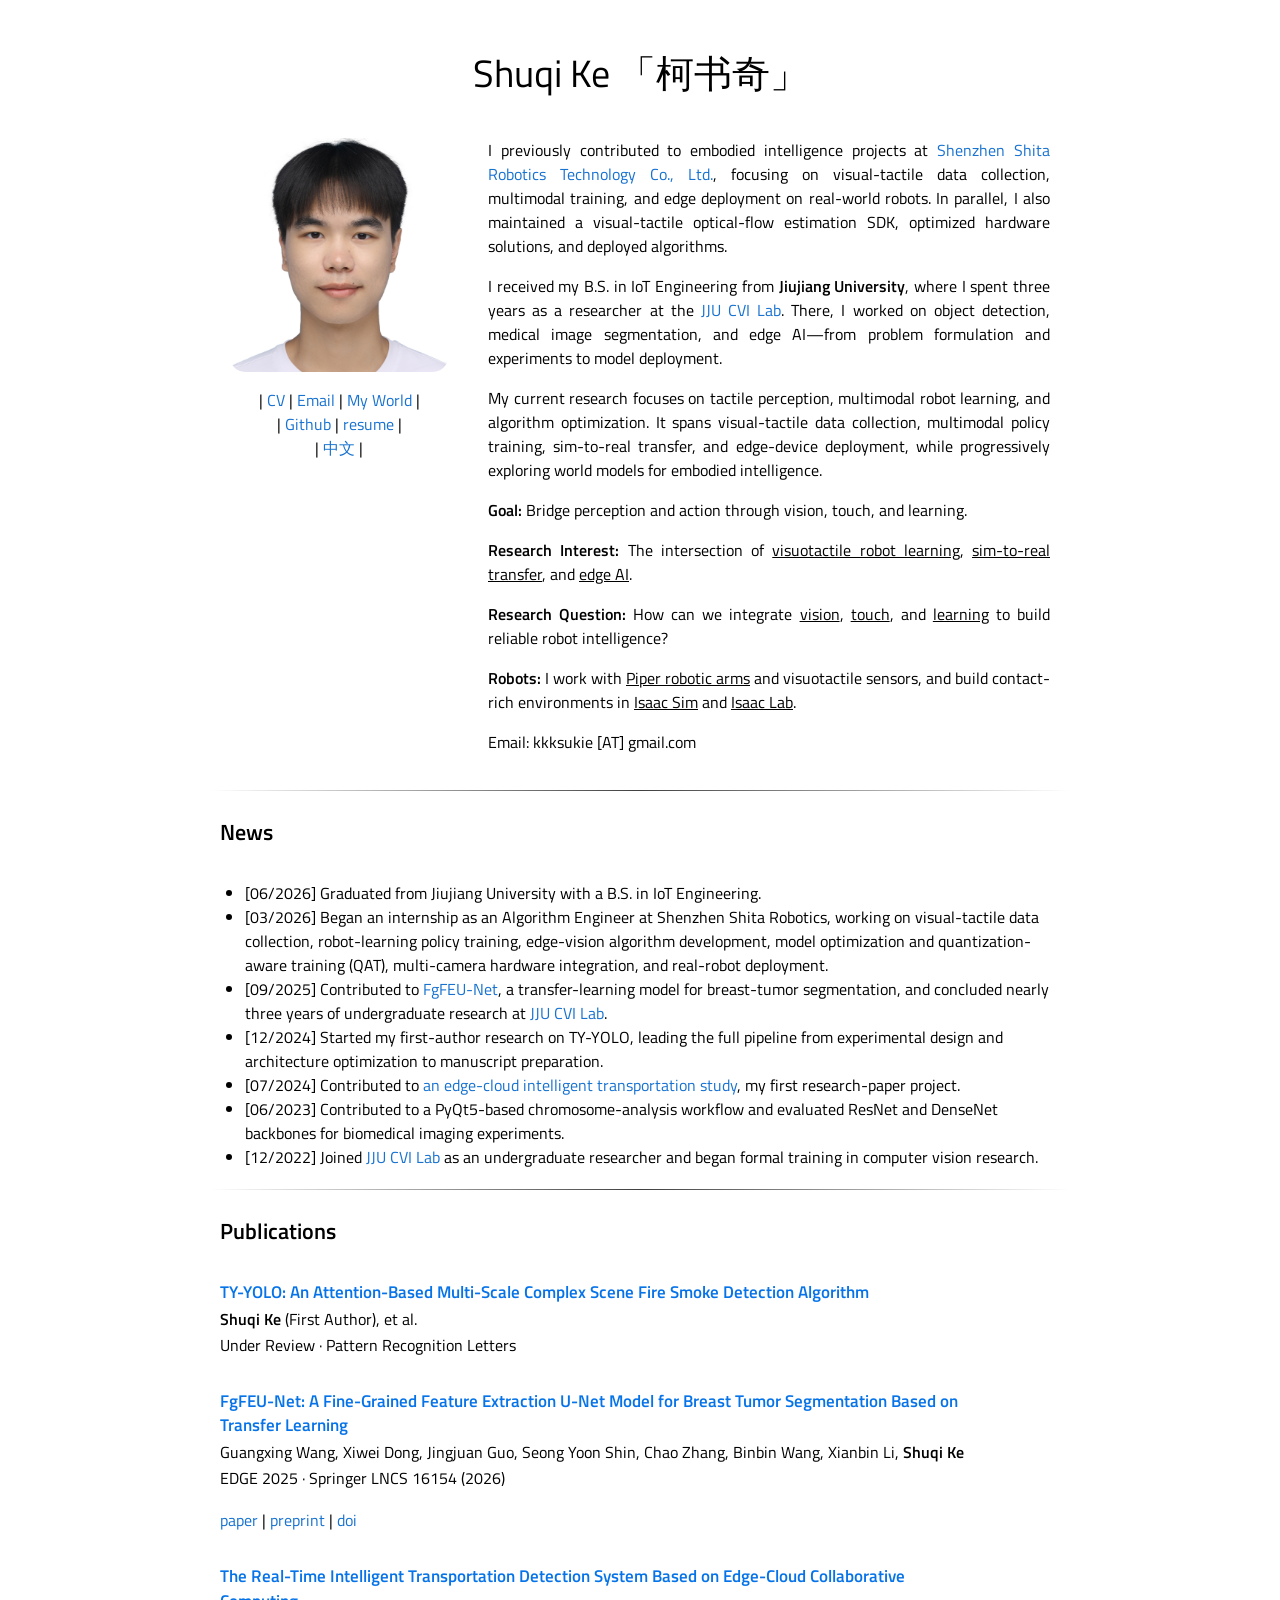
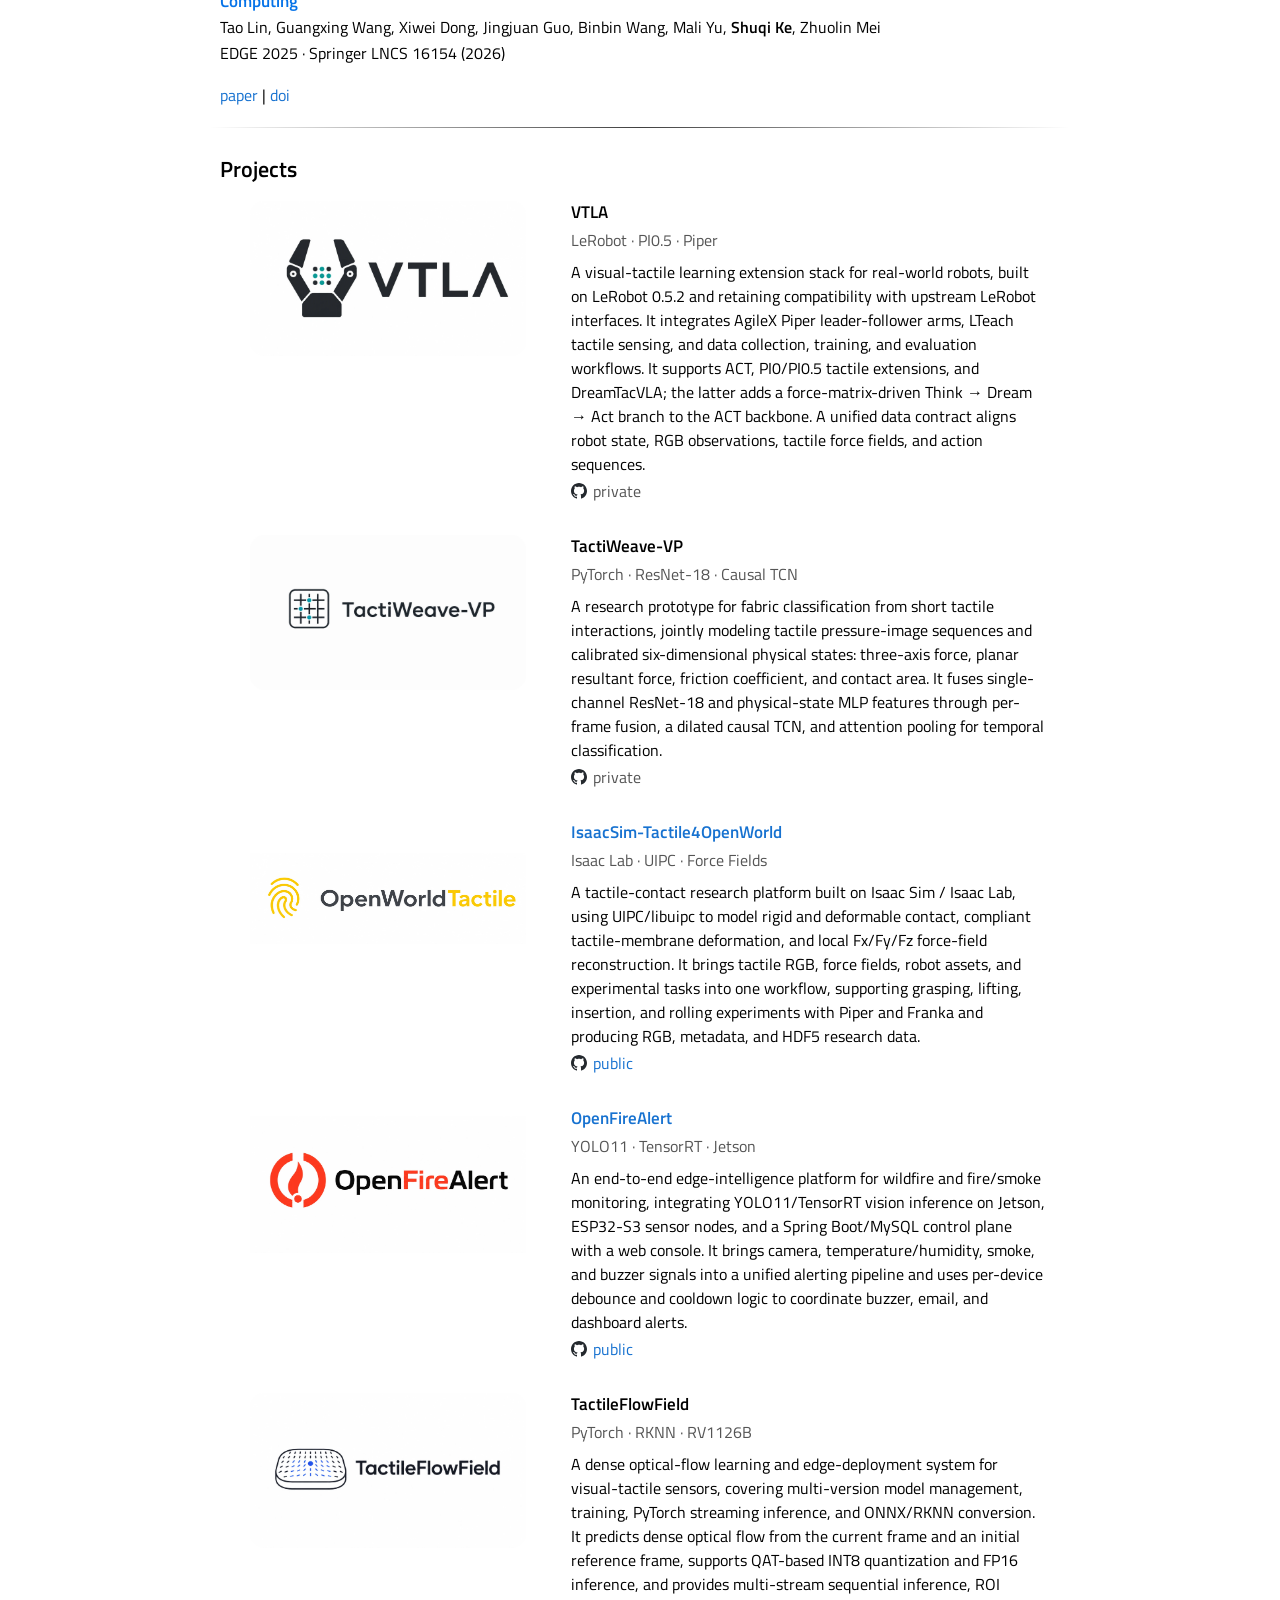
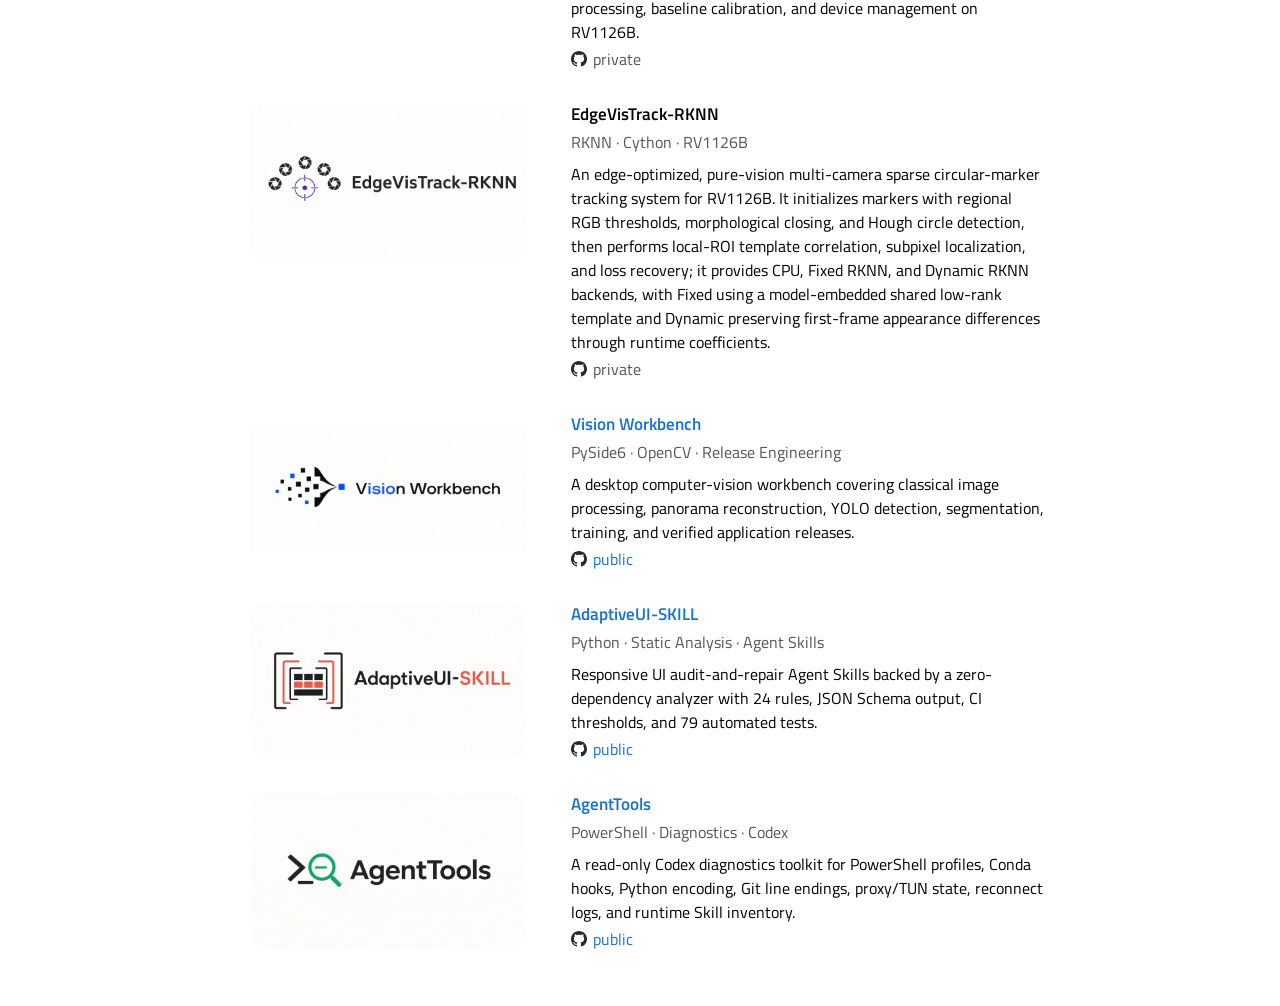
==== commit 7d61a1fd: "feat: expand bilingual project descriptions" ====
--- a/index.html
+++ b/index.html
@@ -279,9 +279,15 @@
                 <h3 class="repo-title">VTLA</h3>
                 <p class="repo-tech">LeRobot · PI0.5 · Piper</p>
                 <p class="repo-description">
-                  A LeRobot-compatible visual-tactile robot-learning stack with
-                  Piper leader-follower control, LTeach sensing, and ACT/PI0.5
-                  recording, training, and inference workflows.
+                  A visual-tactile learning extension stack for real-world robots,
+                  built on LeRobot 0.5.2 and retaining compatibility with upstream
+                  LeRobot interfaces. It integrates AgileX Piper leader-follower
+                  arms, LTeach tactile sensing, and data collection, training, and
+                  evaluation workflows. It supports ACT, PI0/PI0.5 tactile
+                  extensions, and DreamTacVLA; the latter adds a force-matrix-driven
+                  Think → Dream → Act branch to the ACT backbone. A unified data
+                  contract aligns robot state, RGB observations, tactile force
+                  fields, and action sequences.
                 </p>
                 <p class="repo-access repo-private">
                   <img
@@ -308,9 +314,13 @@
                 <h3 class="repo-title">TactiWeave-VP</h3>
                 <p class="repo-tech">PyTorch · ResNet-18 · Causal TCN</p>
                 <p class="repo-description">
-                  A visual-physical temporal-fusion prototype for fabric
-                  classification from tactile pressure sequences and calibrated
-                  force, friction, and contact-area measurements.
+                  A research prototype for fabric classification from short tactile
+                  interactions, jointly modeling tactile pressure-image sequences
+                  and calibrated six-dimensional physical states: three-axis force,
+                  planar resultant force, friction coefficient, and contact area.
+                  It fuses single-channel ResNet-18 and physical-state MLP features
+                  through per-frame fusion, a dilated causal TCN, and attention
+                  pooling for temporal classification.
                 </p>
                 <p class="repo-access repo-private">
                   <img
@@ -343,9 +353,13 @@
                 </h3>
                 <p class="repo-tech">Isaac Lab · UIPC · Force Fields</p>
                 <p class="repo-description">
-                  A contact-rich tactile simulation platform using compliant
-                  UIPC membranes and tactile-local 3D Fx/Fy/Fz force-field
-                  reconstruction in Isaac Sim and Isaac Lab.
+                  A tactile-contact research platform built on Isaac Sim / Isaac
+                  Lab, using UIPC/libuipc to model rigid and deformable contact,
+                  compliant tactile-membrane deformation, and local Fx/Fy/Fz
+                  force-field reconstruction. It brings tactile RGB, force fields,
+                  robot assets, and experimental tasks into one workflow, supporting
+                  grasping, lifting, insertion, and rolling experiments with Piper
+                  and Franka and producing RGB, metadata, and HDF5 research data.
                 </p>
                 <p class="repo-access">
                   <a
@@ -384,9 +398,13 @@
                 </h3>
                 <p class="repo-tech">YOLO11 · TensorRT · Jetson</p>
                 <p class="repo-description">
-                  A wildfire monitoring system combining YOLO11/TensorRT edge
-                  inference, RTSP streaming, ESP32 smoke-sensor fusion, and
-                  coordinated buzzer, email, and dashboard alerts.
+                  An end-to-end edge-intelligence platform for wildfire and
+                  fire/smoke monitoring, integrating YOLO11/TensorRT vision
+                  inference on Jetson, ESP32-S3 sensor nodes, and a Spring
+                  Boot/MySQL control plane with a web console. It brings camera,
+                  temperature/humidity, smoke, and buzzer signals into a unified
+                  alerting pipeline and uses per-device debounce and cooldown logic
+                  to coordinate buzzer, email, and dashboard alerts.
                 </p>
                 <p class="repo-access">
                   <a
@@ -410,7 +428,7 @@
                 <img
                   class="repo-image"
                   src="assets/index/tactile-flow-field.webp"
-                  alt="Tactile displacement-field learning illustration"
+                  alt="Visual-tactile dense optical-flow learning illustration"
                   width="1672"
                   height="941"
                 />
@@ -419,10 +437,14 @@
                 <h3 class="repo-title">TactileFlowField</h3>
                 <p class="repo-tech">PyTorch · RKNN · RV1126B</p>
                 <p class="repo-description">
-                  Dense dual-frame tactile displacement models with
-                  PyTorch-to-ONNX-to-RKNN deployment, FP16 inference and
-                  QAT-based INT8 quantization, multi-device inference, and
-                  per-camera calibration.
+                  A dense optical-flow learning and edge-deployment system for
+                  visual-tactile sensors, covering multi-version model management,
+                  training, PyTorch streaming inference, and ONNX/RKNN conversion.
+                  It predicts dense optical flow from the current frame and an
+                  initial reference frame, supports QAT-based INT8 quantization and
+                  FP16 inference, and provides multi-stream sequential inference,
+                  ROI processing, baseline calibration, and device management on
+                  RV1126B.
                 </p>
                 <p class="repo-access repo-private">
                   <img
@@ -449,9 +471,14 @@
                 <h3 class="repo-title">EdgeVisTrack-RKNN</h3>
                 <p class="repo-tech">RKNN · Cython · RV1126B</p>
                 <p class="repo-description">
-                  A five-camera circular-marker tracking pipeline using template
-                  correlation, subpixel refinement, loss recovery, and batched
-                  RKNN/Cython acceleration on RV1126B.
+                  An edge-optimized, pure-vision multi-camera sparse circular-marker
+                  tracking system for RV1126B. It initializes markers with regional
+                  RGB thresholds, morphological closing, and Hough circle detection,
+                  then performs local-ROI template correlation, subpixel
+                  localization, and loss recovery; it provides CPU, Fixed RKNN, and
+                  Dynamic RKNN backends, with Fixed using a model-embedded shared
+                  low-rank template and Dynamic preserving first-frame appearance
+                  differences through runtime coefficients.
                 </p>
                 <p class="repo-access repo-private">
                   <img
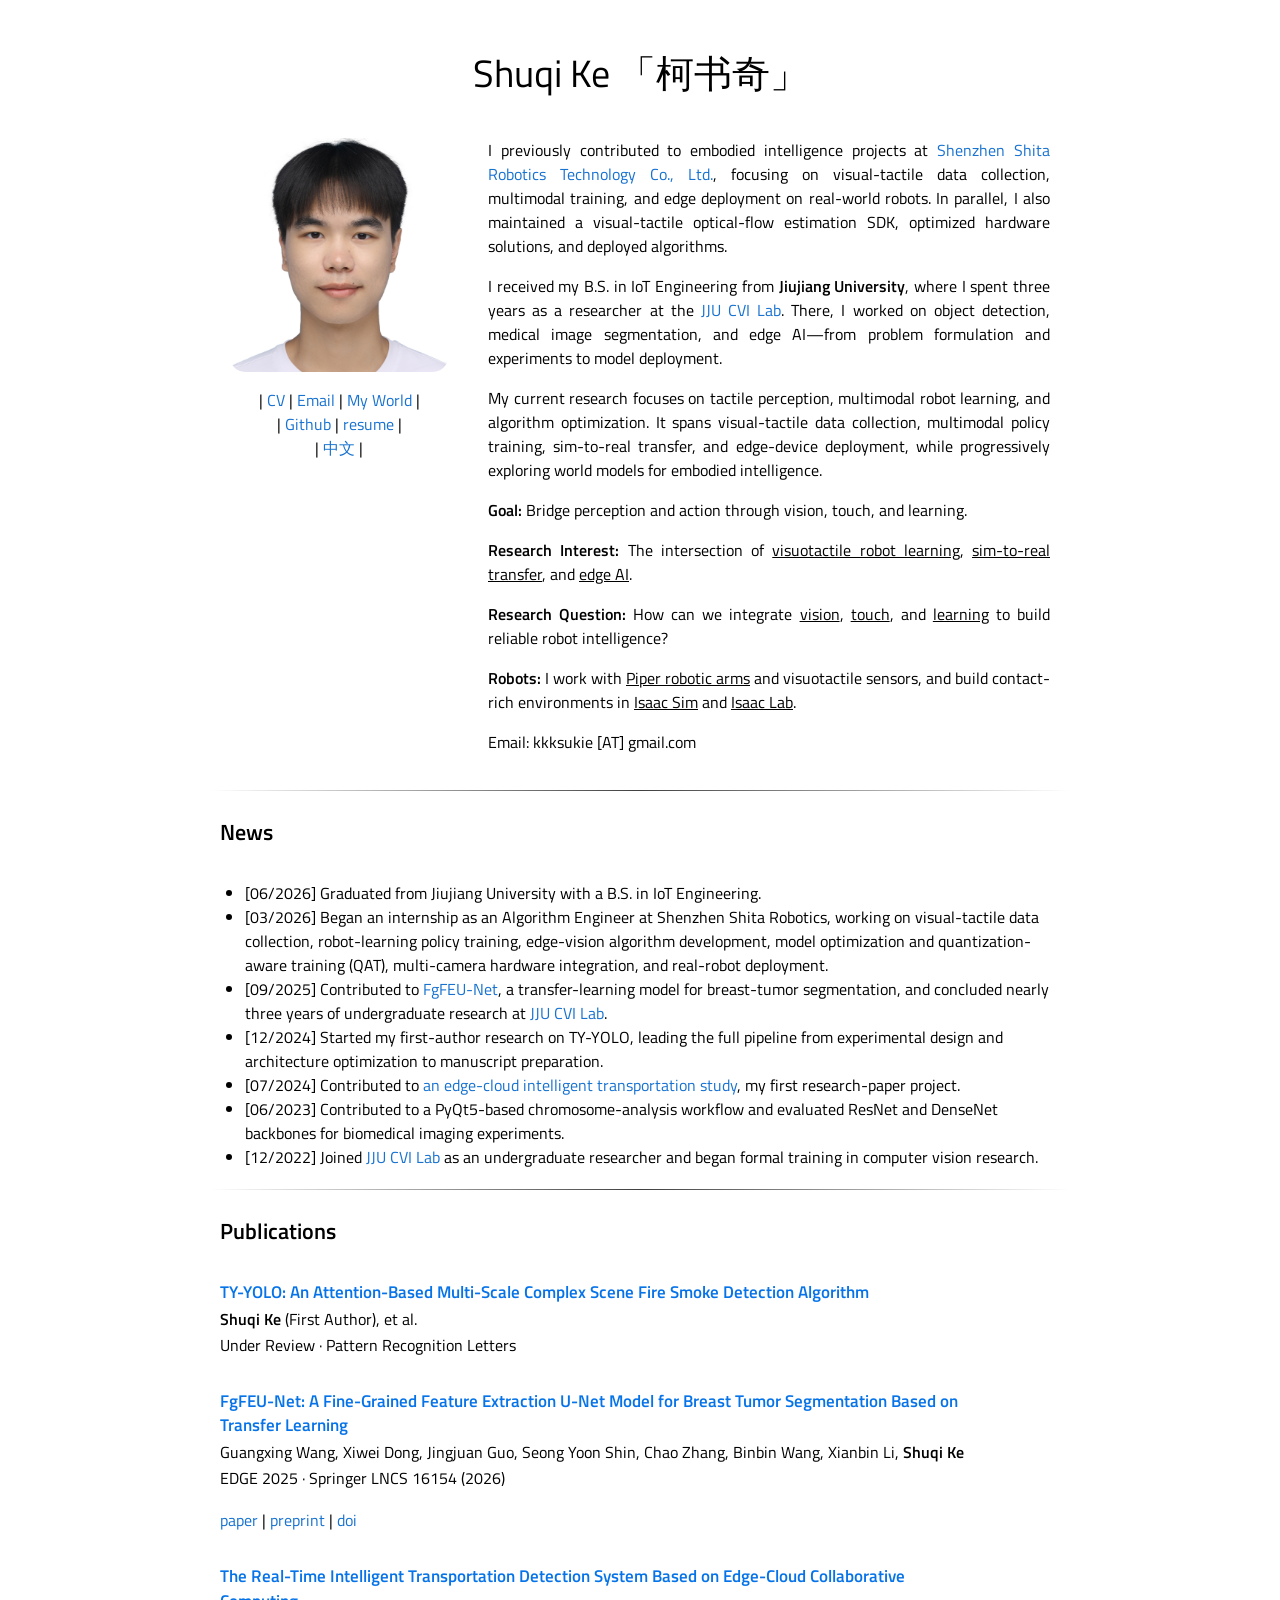
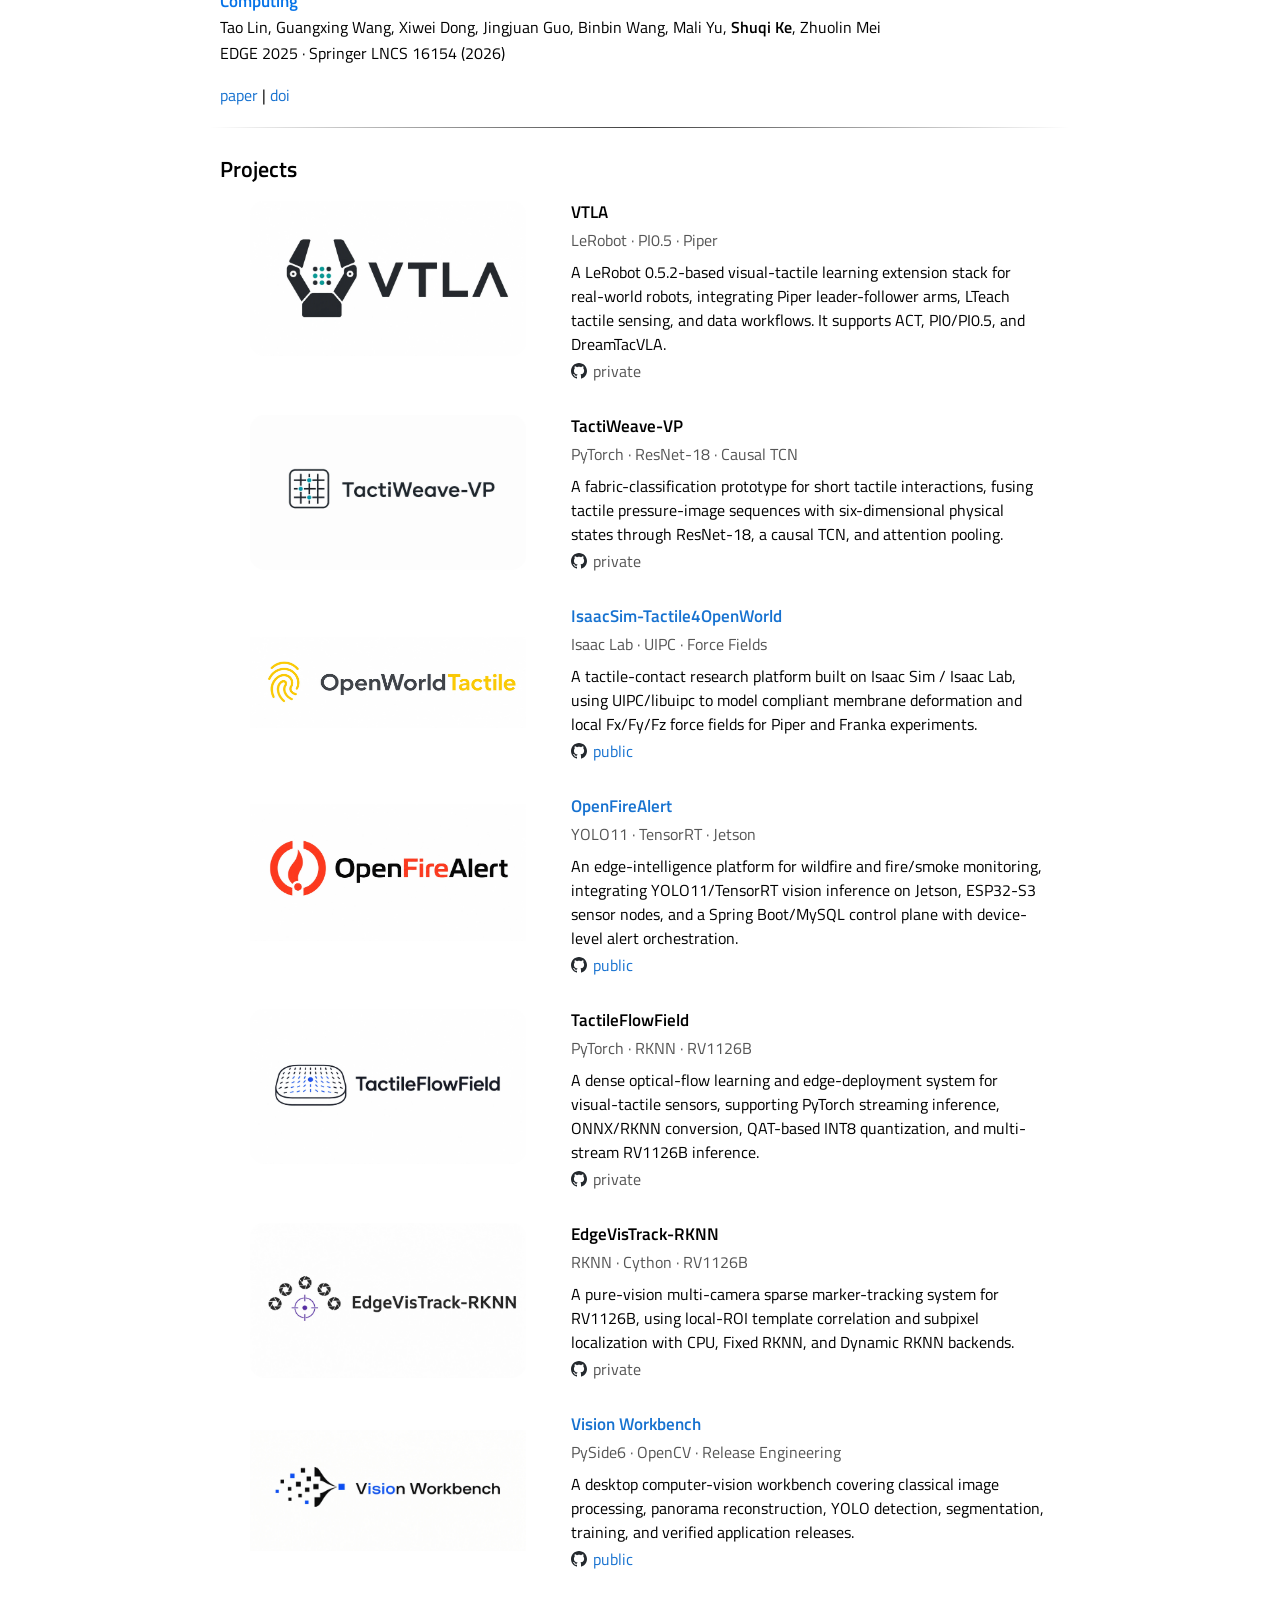
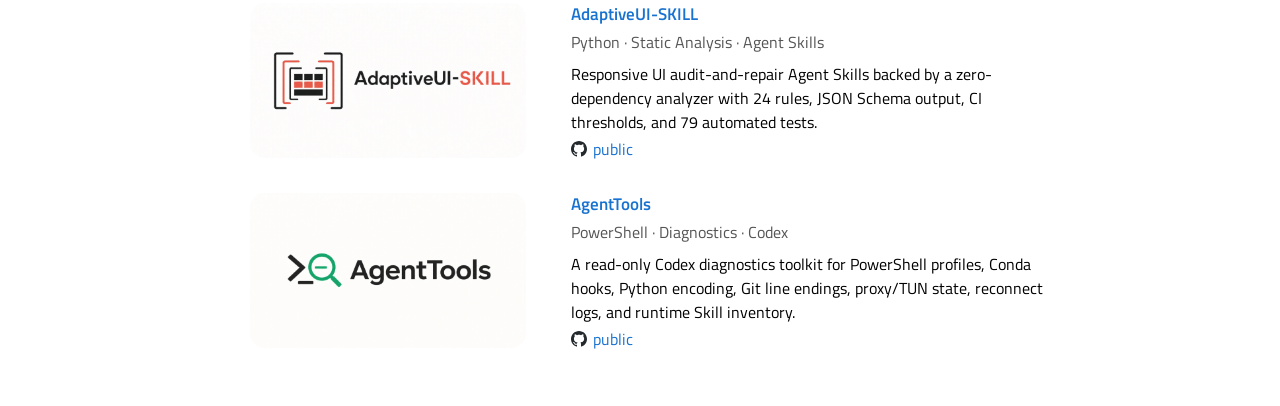
==== commit 49821055: "refactor: condense bilingual project copy" ====
--- a/index.html
+++ b/index.html
@@ -279,15 +279,10 @@
                 <h3 class="repo-title">VTLA</h3>
                 <p class="repo-tech">LeRobot · PI0.5 · Piper</p>
                 <p class="repo-description">
-                  A visual-tactile learning extension stack for real-world robots,
-                  built on LeRobot 0.5.2 and retaining compatibility with upstream
-                  LeRobot interfaces. It integrates AgileX Piper leader-follower
-                  arms, LTeach tactile sensing, and data collection, training, and
-                  evaluation workflows. It supports ACT, PI0/PI0.5 tactile
-                  extensions, and DreamTacVLA; the latter adds a force-matrix-driven
-                  Think → Dream → Act branch to the ACT backbone. A unified data
-                  contract aligns robot state, RGB observations, tactile force
-                  fields, and action sequences.
+                  A LeRobot 0.5.2-based visual-tactile learning extension stack for
+                  real-world robots, integrating Piper leader-follower arms, LTeach
+                  tactile sensing, and data workflows. It supports ACT, PI0/PI0.5,
+                  and DreamTacVLA.
                 </p>
                 <p class="repo-access repo-private">
                   <img
@@ -314,13 +309,10 @@
                 <h3 class="repo-title">TactiWeave-VP</h3>
                 <p class="repo-tech">PyTorch · ResNet-18 · Causal TCN</p>
                 <p class="repo-description">
-                  A research prototype for fabric classification from short tactile
-                  interactions, jointly modeling tactile pressure-image sequences
-                  and calibrated six-dimensional physical states: three-axis force,
-                  planar resultant force, friction coefficient, and contact area.
-                  It fuses single-channel ResNet-18 and physical-state MLP features
-                  through per-frame fusion, a dilated causal TCN, and attention
-                  pooling for temporal classification.
+                  A fabric-classification prototype for short tactile interactions,
+                  fusing tactile pressure-image sequences with six-dimensional
+                  physical states through ResNet-18, a causal TCN, and attention
+                  pooling.
                 </p>
                 <p class="repo-access repo-private">
                   <img
@@ -354,12 +346,8 @@
                 <p class="repo-tech">Isaac Lab · UIPC · Force Fields</p>
                 <p class="repo-description">
                   A tactile-contact research platform built on Isaac Sim / Isaac
-                  Lab, using UIPC/libuipc to model rigid and deformable contact,
-                  compliant tactile-membrane deformation, and local Fx/Fy/Fz
-                  force-field reconstruction. It brings tactile RGB, force fields,
-                  robot assets, and experimental tasks into one workflow, supporting
-                  grasping, lifting, insertion, and rolling experiments with Piper
-                  and Franka and producing RGB, metadata, and HDF5 research data.
+                  Lab, using UIPC/libuipc to model compliant membrane deformation
+                  and local Fx/Fy/Fz force fields for Piper and Franka experiments.
                 </p>
                 <p class="repo-access">
                   <a
@@ -398,13 +386,10 @@
                 </h3>
                 <p class="repo-tech">YOLO11 · TensorRT · Jetson</p>
                 <p class="repo-description">
-                  An end-to-end edge-intelligence platform for wildfire and
-                  fire/smoke monitoring, integrating YOLO11/TensorRT vision
-                  inference on Jetson, ESP32-S3 sensor nodes, and a Spring
-                  Boot/MySQL control plane with a web console. It brings camera,
-                  temperature/humidity, smoke, and buzzer signals into a unified
-                  alerting pipeline and uses per-device debounce and cooldown logic
-                  to coordinate buzzer, email, and dashboard alerts.
+                  An edge-intelligence platform for wildfire and fire/smoke
+                  monitoring, integrating YOLO11/TensorRT vision inference on
+                  Jetson, ESP32-S3 sensor nodes, and a Spring Boot/MySQL control
+                  plane with device-level alert orchestration.
                 </p>
                 <p class="repo-access">
                   <a
@@ -438,13 +423,9 @@
                 <p class="repo-tech">PyTorch · RKNN · RV1126B</p>
                 <p class="repo-description">
                   A dense optical-flow learning and edge-deployment system for
-                  visual-tactile sensors, covering multi-version model management,
-                  training, PyTorch streaming inference, and ONNX/RKNN conversion.
-                  It predicts dense optical flow from the current frame and an
-                  initial reference frame, supports QAT-based INT8 quantization and
-                  FP16 inference, and provides multi-stream sequential inference,
-                  ROI processing, baseline calibration, and device management on
-                  RV1126B.
+                  visual-tactile sensors, supporting PyTorch streaming inference,
+                  ONNX/RKNN conversion, QAT-based INT8 quantization, and multi-stream
+                  RV1126B inference.
                 </p>
                 <p class="repo-access repo-private">
                   <img
@@ -471,14 +452,9 @@
                 <h3 class="repo-title">EdgeVisTrack-RKNN</h3>
                 <p class="repo-tech">RKNN · Cython · RV1126B</p>
                 <p class="repo-description">
-                  An edge-optimized, pure-vision multi-camera sparse circular-marker
-                  tracking system for RV1126B. It initializes markers with regional
-                  RGB thresholds, morphological closing, and Hough circle detection,
-                  then performs local-ROI template correlation, subpixel
-                  localization, and loss recovery; it provides CPU, Fixed RKNN, and
-                  Dynamic RKNN backends, with Fixed using a model-embedded shared
-                  low-rank template and Dynamic preserving first-frame appearance
-                  differences through runtime coefficients.
+                  A pure-vision multi-camera sparse marker-tracking system for
+                  RV1126B, using local-ROI template correlation and subpixel
+                  localization with CPU, Fixed RKNN, and Dynamic RKNN backends.
                 </p>
                 <p class="repo-access repo-private">
                   <img
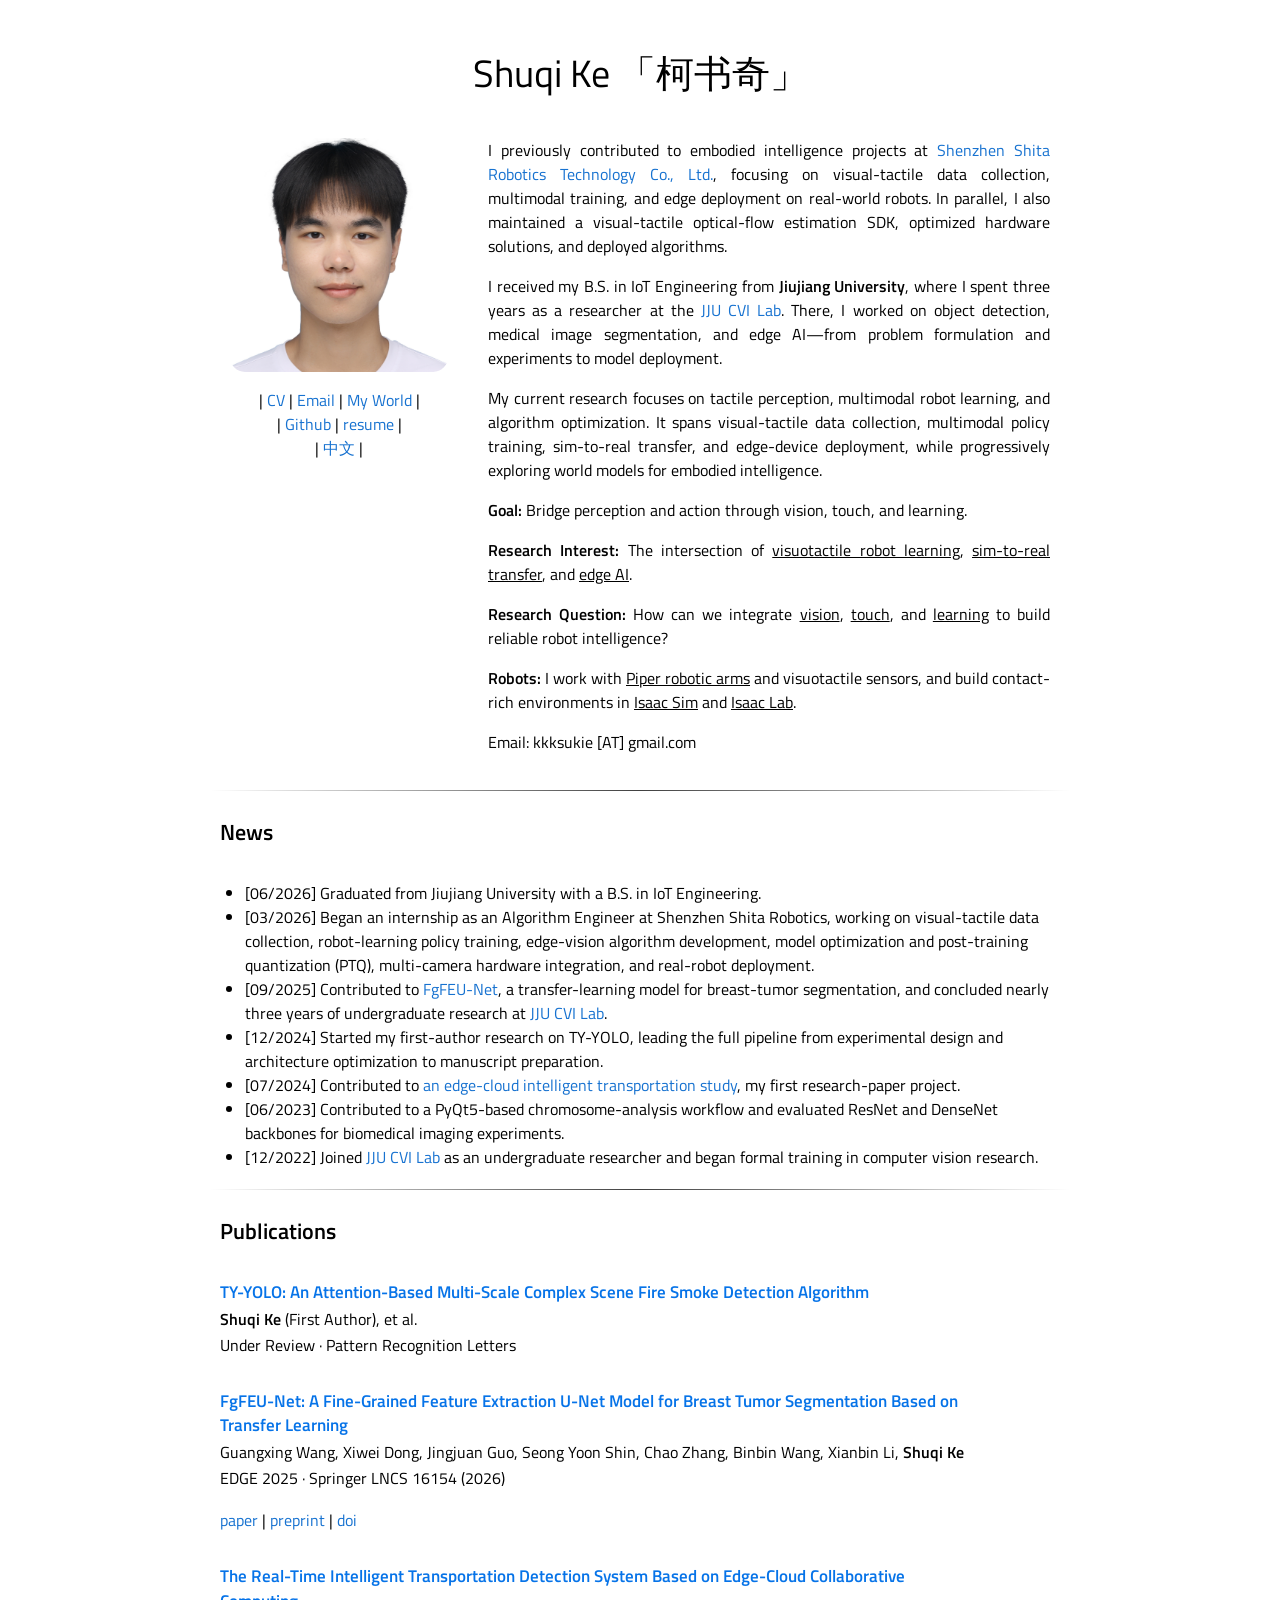
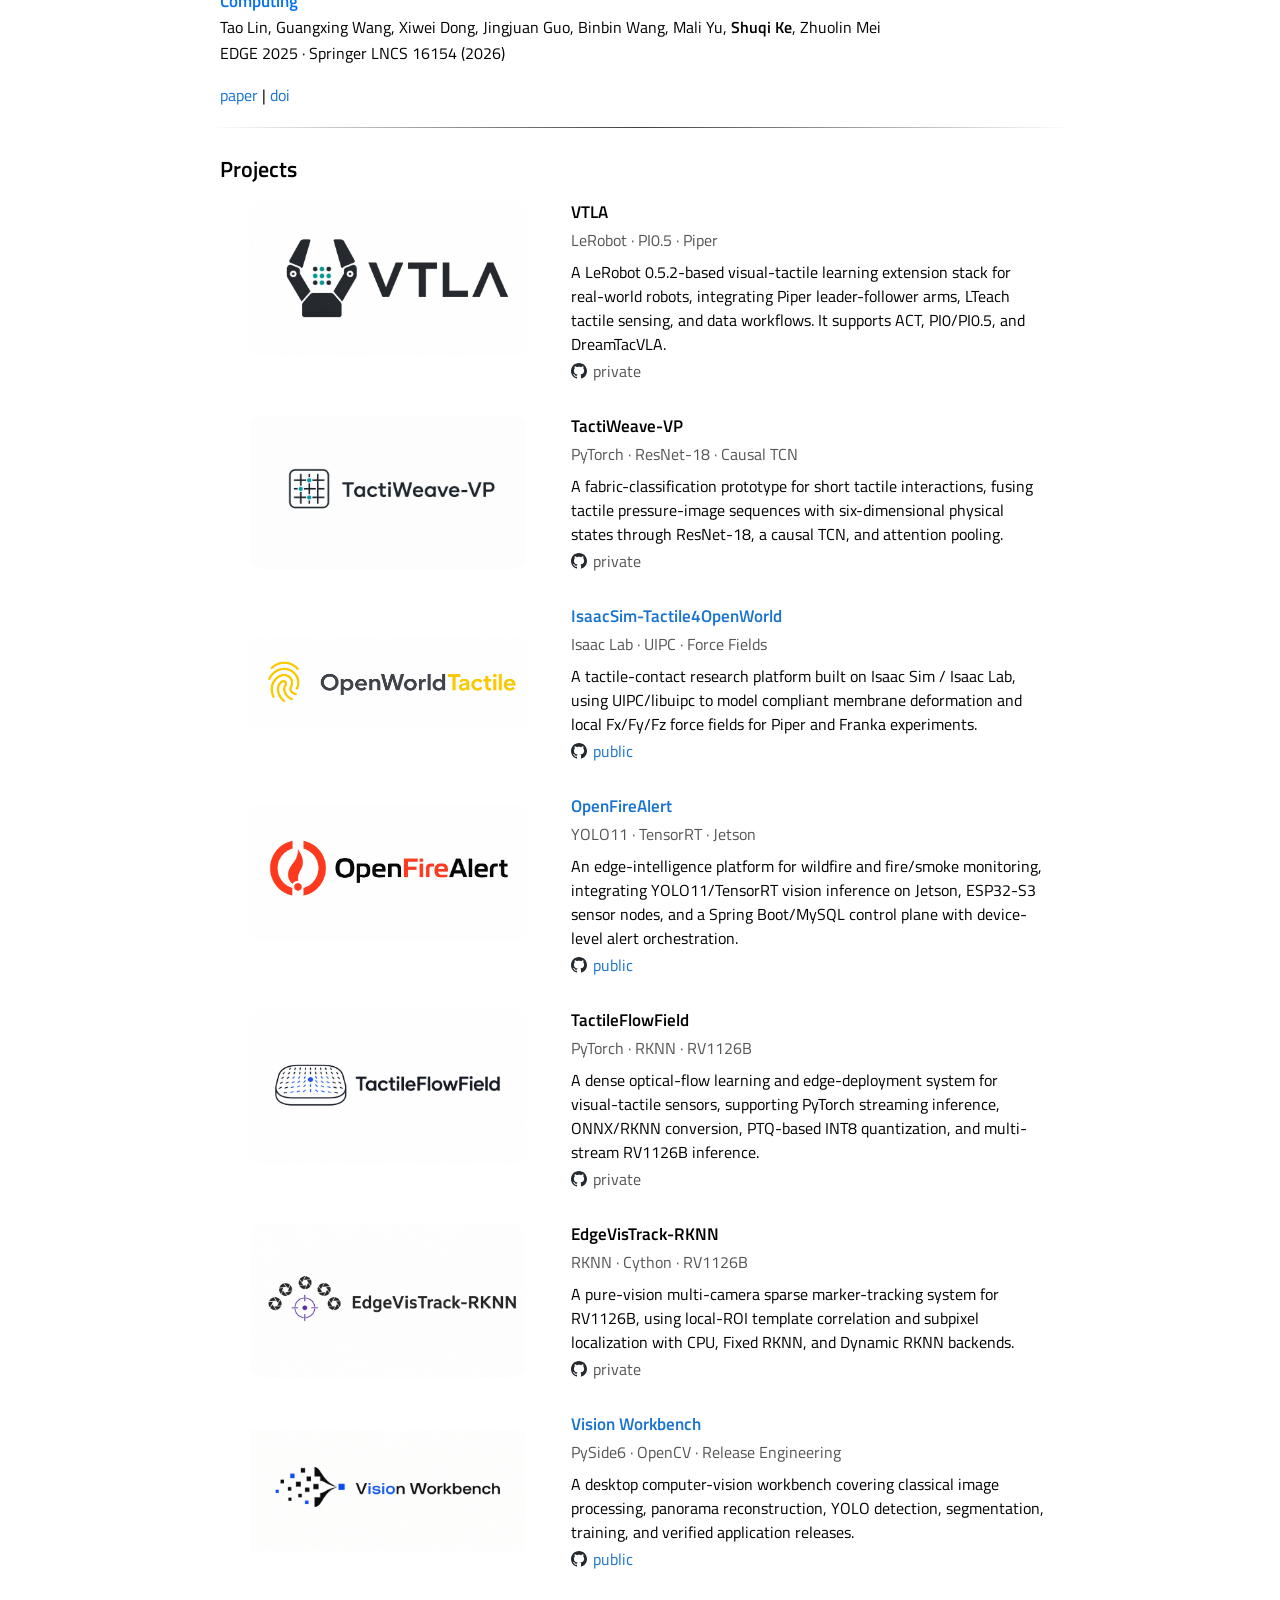
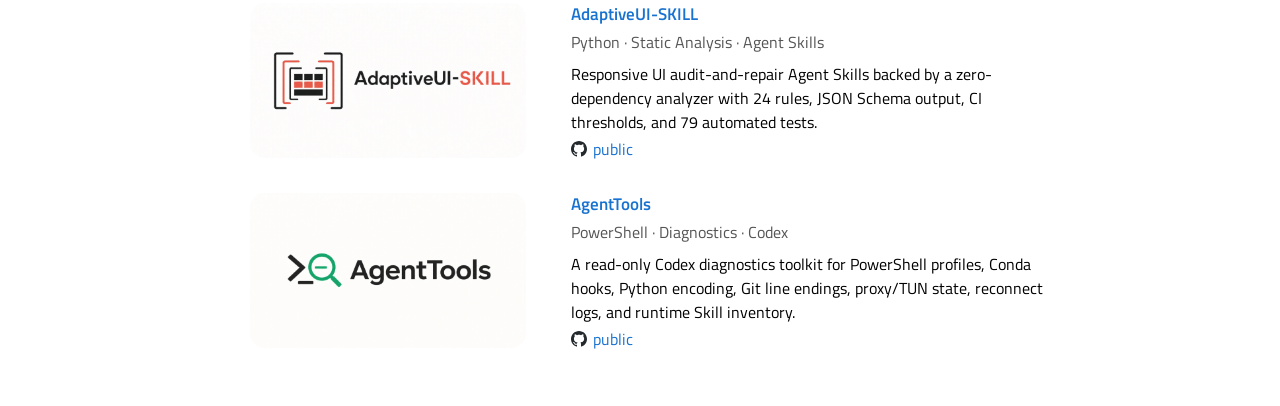
==== commit e0de3fbf: "fix: align public quantization terminology" ====
--- a/index.html
+++ b/index.html
@@ -122,8 +122,8 @@
                 [03/2026] Began an internship as an Algorithm Engineer at
                 Shenzhen Shita Robotics, working on visual-tactile data
                 collection, robot-learning policy training, edge-vision
-                algorithm development, model optimization and quantization-aware
-                training (QAT),
+                algorithm development, model optimization and post-training
+                quantization (PTQ),
                 multi-camera hardware integration, and real-robot deployment.
               </li>
               <li>
@@ -424,7 +424,7 @@
                 <p class="repo-description">
                   A dense optical-flow learning and edge-deployment system for
                   visual-tactile sensors, supporting PyTorch streaming inference,
-                  ONNX/RKNN conversion, QAT-based INT8 quantization, and multi-stream
+                  ONNX/RKNN conversion, PTQ-based INT8 quantization, and multi-stream
                   RV1126B inference.
                 </p>
                 <p class="repo-access repo-private">
